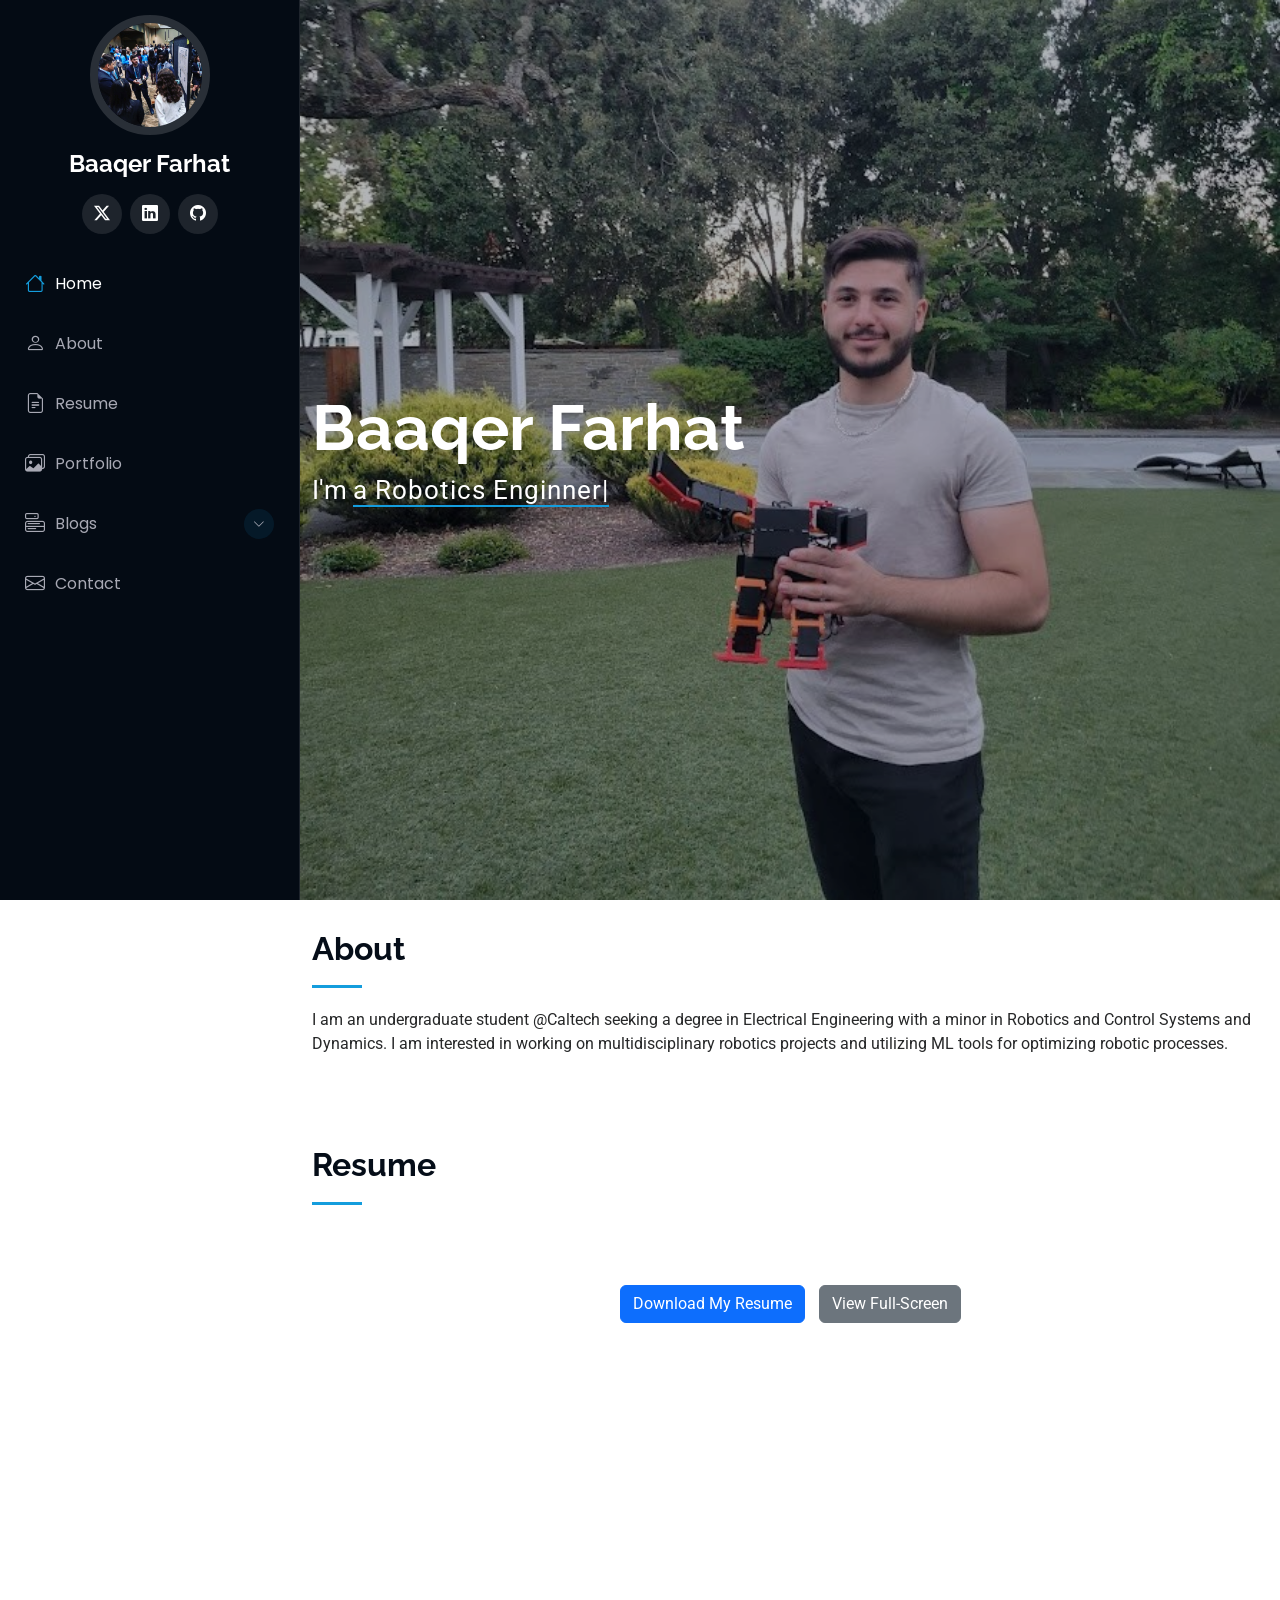
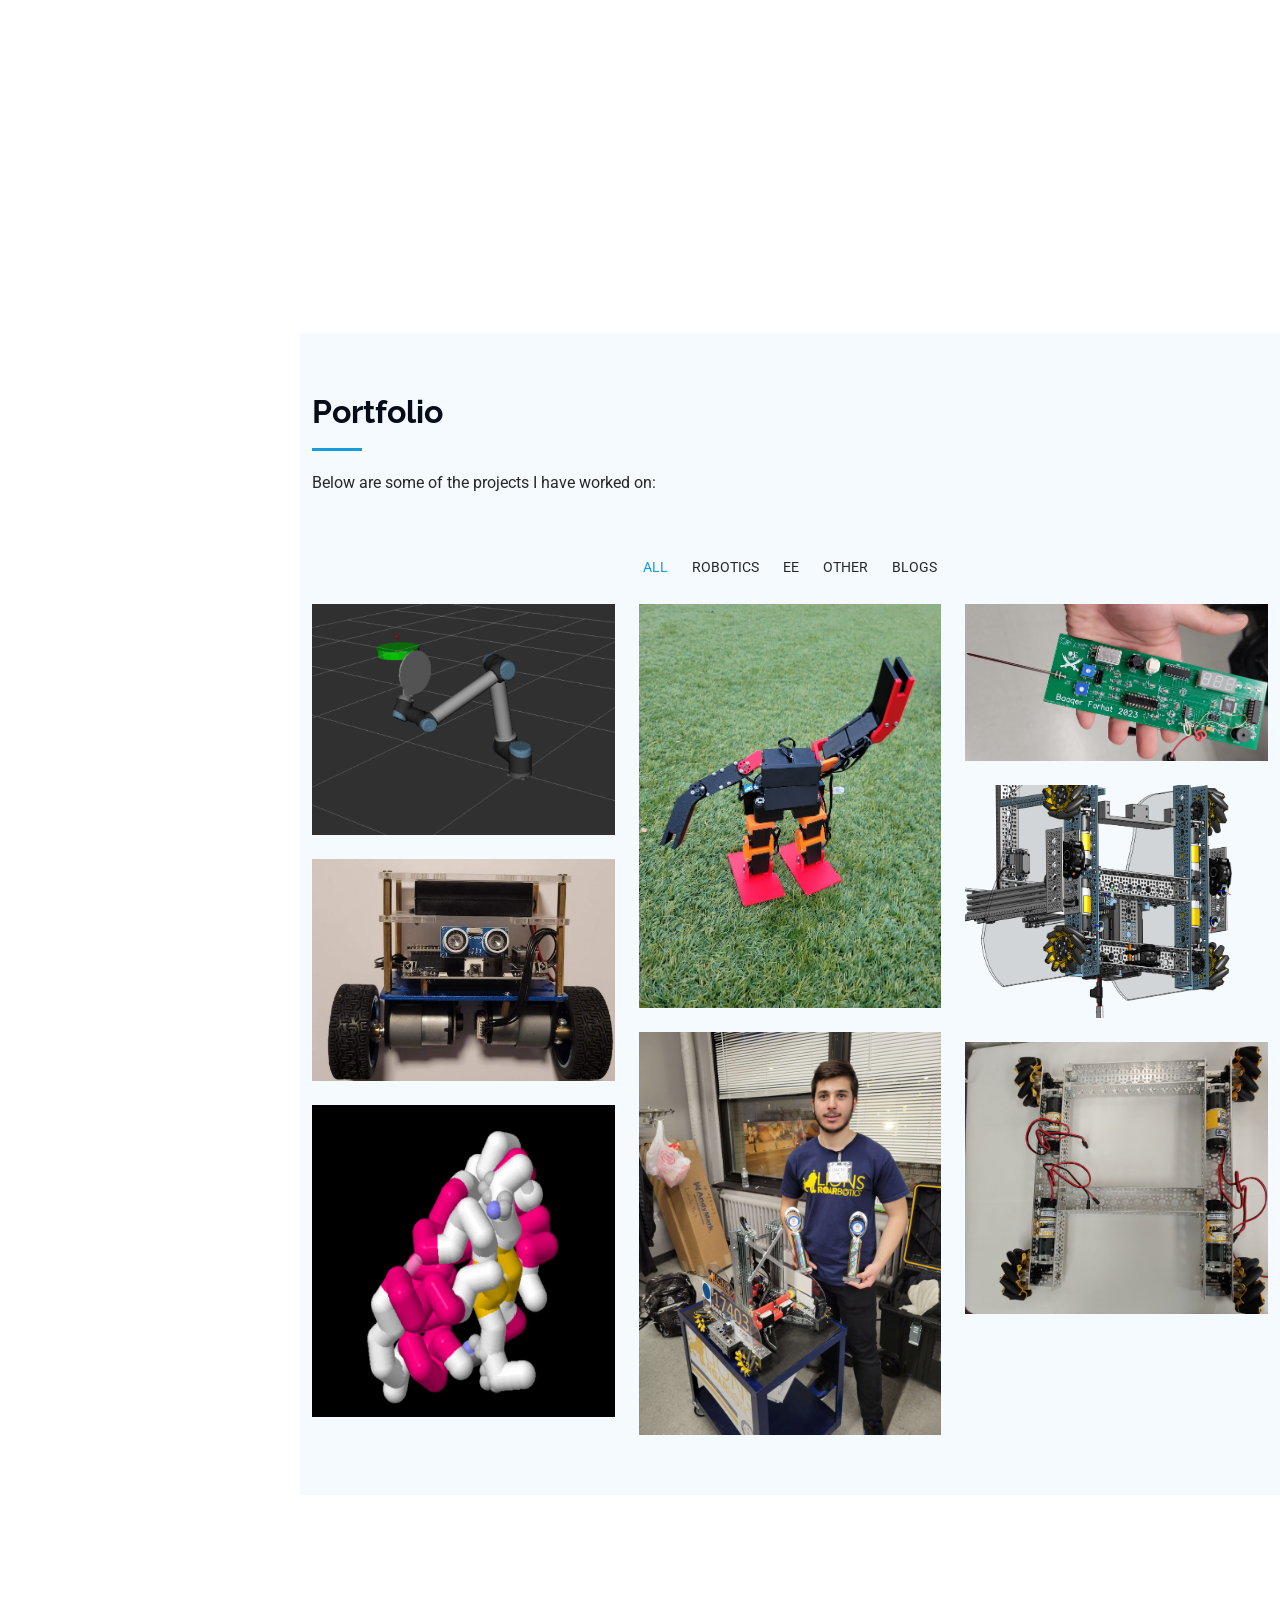
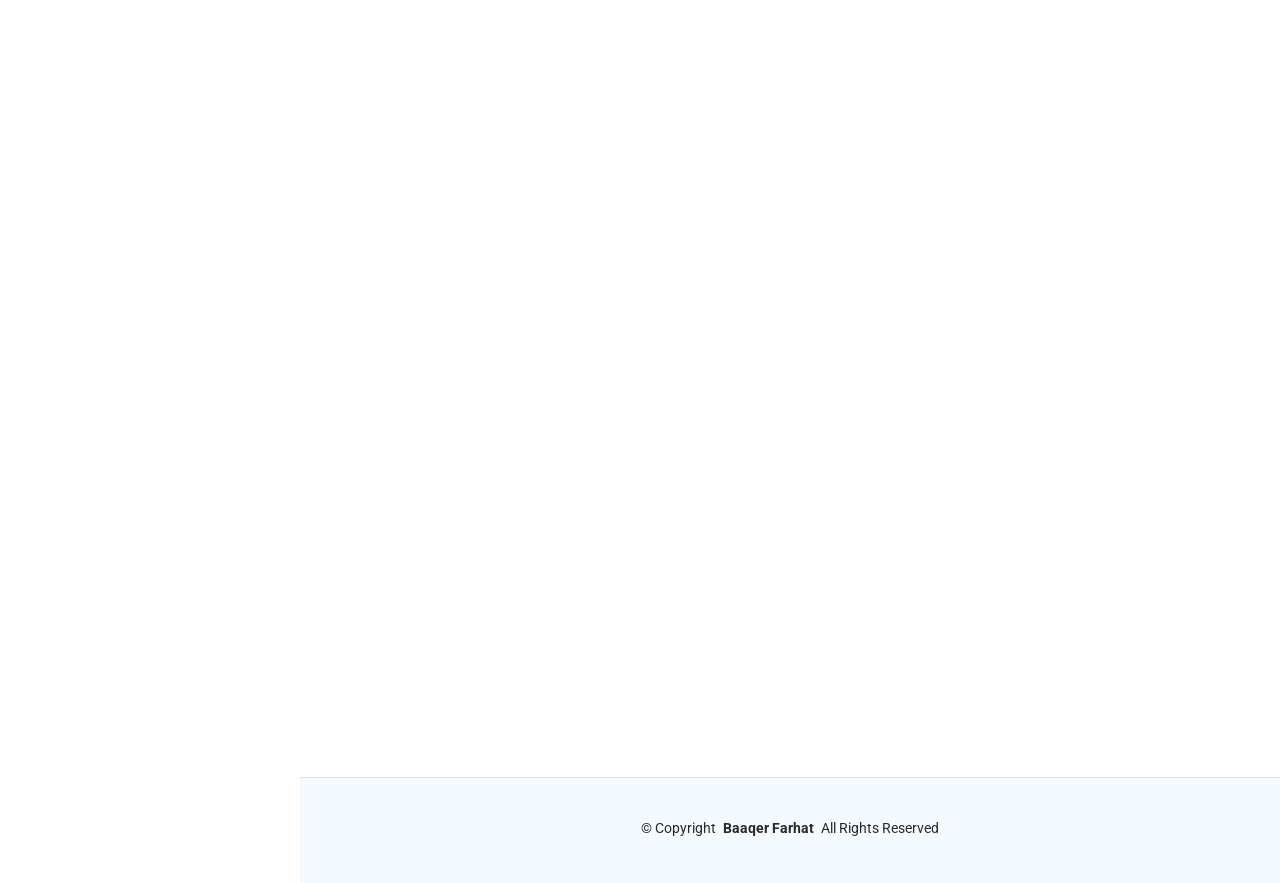
==== index.html @ dc5c172a "fixed index html" ====
<!DOCTYPE html>
<html lang="en">

<head>
  <meta charset="utf-8">
  <meta content="width=device-width, initial-scale=1.0" name="viewport">
  <title>Baaqer Farhat Website</title>
  <meta content="" name="description">
  <meta content="" name="keywords">

  <!-- Favicons -->
  <link href="assets/img/favicon.png" rel="icon">
  <link href="assets/img/apple-touch-icon.png" rel="apple-touch-icon">

  <!-- Fonts -->
  <link href="https://fonts.googleapis.com" rel="preconnect">
  <link href="https://fonts.gstatic.com" rel="preconnect" crossorigin>
  <link href="https://fonts.googleapis.com/css2?family=Roboto:ital,wght@0,100;0,300;0,400;0,500;0,700;0,900;1,100;1,300;1,400;1,500;1,700;1,900&family=Poppins:ital,wght@0,100;0,200;0,300;0,400;0,500;0,600;0,700;0,800;0,900;1,100;1,200;1,300;1,400;1,500;1,600;1,700;1,800;1,900&family=Raleway:ital,wght@0,100;0,200;0,300;0,400;0,500;0,600;0,700;0,800;0,900;1,100;1,200;1,300;1,400;1,500;1,600;1,700;1,800;1,900&display=swap" rel="stylesheet">

  <!-- Vendor CSS Files -->
  <link href="assets/vendor/bootstrap/css/bootstrap.min.css" rel="stylesheet">
  <link href="assets/vendor/bootstrap-icons/bootstrap-icons.css" rel="stylesheet">
  <link href="assets/vendor/aos/aos.css" rel="stylesheet">
  <link href="assets/vendor/glightbox/css/glightbox.min.css" rel="stylesheet">
  <link href="assets/vendor/swiper/swiper-bundle.min.css" rel="stylesheet">

  <!-- Main CSS fFile -->
  <link href="assets/css/main.css" rel="stylesheet">

  <!-- =======================================================
  * Template Name: iPortfolio
  * Template URL: https://bootstrapmade.com/iportfolio-bootstrap-portfolio-websites-template/
  * Updated: Jun 29 2024 with Bootstrap v5.3.3
  * Author: BootstrapMade.com
  * License: https://bootstrapmade.com/license/
  ======================================================== -->
</head>

<body class="index-page">

  <header id="header" class="header dark-background d-flex flex-column">
    <i class="header-toggle d-xl-none bi bi-list"></i>

    <div class="profile-img">
      <img src="assets/img/IMG_20231125_011439_479.jpg" alt="" class="img-fluid rounded-circle">
    </div>

    <a href="index.html" class="logo d-flex align-items-center justify-content-center">
      <!-- Uncomment the line below if you also wish to use an image logo -->
      <!-- <img src="assets/img/logo.png" alt=""> -->
      <h1 class="sitename">Baaqer Farhat</h1>
    </a>

    <div class="social-links text-center">
      <a href="https://x.com/BaaqerF" class="twitter" target="_blank" rel="noopener noreferrer">
        <i class="bi bi-twitter-x"></i>
      </a>
      <a href="https://www.linkedin.com/in/baaqer-farhat-76a158198/" class="linkedin" target="_blank" rel="noopener noreferrer">
        <i class="bi bi-linkedin"></i>
      </a>
      <a href="https://github.com/baaqerfarhat" class="github" target="_blank" rel="noopener noreferrer">
        <i class="bi bi-github"></i>
      </a>
    </div>
    
    <nav id="navmenu" class="navmenu">
      <ul>
        <li><a href="#hero" class="active"><i class="bi bi-house navicon"></i>Home</a></li>
        <li><a href="#about"><i class="bi bi-person navicon"></i> About</a></li>
        <li><a href="#resume"><i class="bi bi-file-earmark-text navicon"></i> Resume</a></li>
        <li><a href="#portfolio"><i class="bi bi-images navicon"></i> Portfolio</a></li>
        <li class="dropdown"><a href="#"><i class="bi bi-menu-button navicon"></i> <span>Blogs</span> <i class="bi bi-chevron-down toggle-dropdown"></i></a>
          <ul>
            <li><a href="#">Convolution</a></li>
            <!--
            <li><a href="#">Dropdown 2</a></li>
            <li><a href="#">Dropdown 3</a></li>
            <li><a href="#">Dropdown 4</a></li>            
            -->

          </ul>
        </li>
        <li><a href="#contact"><i class="bi bi-envelope navicon"></i> Contact</a></li>
      </ul>
    </nav>

  </header>

  <main class="main">

    <!-- Hero Section -->
    <section id="hero" class="hero section dark-background">

      <img src="assets/img/20240901_193648.jpg" alt="" data-aos="fade-in" class="">

      <div class="container" data-aos="fade-up" data-aos-delay="100">
        <h2>Baaqer Farhat</h2>
        <p>I'm <span class="typed" data-typed-items="a Robotics Enginner, an Electrical Engineer, a ML enthusiast, a tinkerer">a Robotics Engineer</span><span class="typed-cursor typed-cursor--blink" aria-hidden="true"></span><span class="typed-cursor typed-cursor--blink" aria-hidden="true"></span></p>
      </div>

    </section><!-- /Hero Section -->

    <!-- About Section -->
    <section id="about" class="about section" style="padding: 20px 0; margin: 10px 0;">

      <!-- Section Title -->
      <div class="container section-title" data-aos="fade-up" >
        <h2>About</h2>
        <p>I am an undergraduate student @Caltech seeking a degree in Electrical Engineering with a minor in Robotics and Control Systems and Dynamics. 
          I am interested in working on multidisciplinary robotics projects and utilizing ML tools for optimizing robotic processes. </p>
      </div><!-- End Section Title -->
 
    </section><!-- /About Section -->

    </section><!-- /Stats Section -->


    <!-- Resume Section -->
    <section id="resume" class="resume section p-0 m-0">
      <!-- Section Title -->
      <div class="container section-title" data-aos="fade-up" style="margin-bottom: 10px;">
        <h2 style="margin-bottom: 10px; font-size: 2rem;">Resume</h2>
      </div>

      <!-- Buttons with margin adjustment -->
      <div class="download-resume " style="text-align: center; margin-bottom: 10px;">
        <a href="assets/img/Baaqer_Farhat_CV (14).pdf" class="btn btn-primary" style="margin-right: 10px;" download>
          Download My Resume
        </a>
        <a href="assets/img/Baaqer_Farhat_CV (14).pdf" target="_blank" class="btn btn-secondary">
          View Full-Screen
        </a>
      </div>

      <!-- PDF Embed -->
      <div class="container pdf-embed-wrapper" style="position: relative; height: 600px; overflow: hidden;">
        <iframe class="resume2" 
                src="assets/img/Baaqer_Farhat_CV (14).pdf" 
                style="position: absolute; top: 0; left: 0; width: 100%; height: 100%; border: none;" 
                allowfullscreen>
          This browser does not support PDFs. Please download the PDF to view it: 
          <a href="assets/img/Baaqer_Farhat_CV (14).pdf">Download PDF</a>.
        </iframe>
      </div>
    </section>



    <!-- Portfolio Section -->
    <section id="portfolio" class="portfolio section light-background">

      <!-- Section Title -->
      <div class="container section-title" data-aos="fade-up">
        <h2>Portfolio</h2>
        <p>Below are some of the projects I have worked on:</p>
      </div><!-- End Section Title -->

      <div class="container">

        <div class="isotope-layout" data-default-filter="*" data-layout="masonry" data-sort="original-order">

          <ul class="portfolio-filters isotope-filters" data-aos="fade-up" data-aos-delay="100">
            <li data-filter="*" class="filter-active">All</li>
            <li data-filter=".filter-app">Robotics</li>
            <li data-filter=".filter-product">EE</li>
            <li data-filter=".filter-branding">Other</li>
            <li data-filter=".filter-books">Blogs</li>
          </ul><!-- End Portfolio Filters -->

            <div class="row gy-4 isotope-container" data-aos="fade-up" data-aos-delay="200">

              <div class="col-lg-4 col-md-6 portfolio-item isotope-item filter-app">
                <div class="portfolio-content h-100">
                  <img src="assets/img/portfolio/Screenshot 2024-12-17 001610.png" class="img-fluid" alt="">
                  <div class="portfolio-info" style="text-align: center;">
                    <p>ROS2 Fly Swatter Robotic Arm</p>
                    <a href="fly_swatter.html" title="More Details" class="details-link">
                      <i class="bi bi-link-45deg"></i>
                    </a>
                  </div>
                </div>
              </div><!-- End Portfolio Item -->

              <div class="col-lg-4 col-md-6 portfolio-item isotope-item filter-app">
                <div class="portfolio-content h-100">
                  <img src="assets/img/portfolio/20240901_193459.jpg" class="img-fluid" alt="">
                  <div class="portfolio-info" style="text-align: center;">
                    <p>Humanoid Robot</p>
                    <a href="human.html" title="More Details" class="details-link">
                      <i class="bi bi-link-45deg"></i>
                    </a>
                  </div>
                </div>
              </div><!-- End Portfolio Item -->            

              <div class="col-lg-4 col-md-6 portfolio-item isotope-item filter-product">
                <div class="portfolio-content h-100">
                  <img src="assets/img/portfolio/ProbeIMG.jpeg" class="img-fluid" alt="">
                  <div class="portfolio-info" style="text-align: center;">
                    <p>Multipurpose Probe</p>
                    <a href="probe.html" title="More Details" class="details-link">
                      <i class="bi bi-link-45deg"></i>
                    </a>
                  </div>
                </div>
              </div><!-- End Portfolio Item -->


              <div class="col-lg-4 col-md-6 portfolio-item isotope-item filter-app">
                <div class="portfolio-content h-100">
                  <img src="assets/img/portfolio/ODOCAD.png" class="img-fluid" alt="">
                  <div class="portfolio-info" style="text-align: center;">
                    <p>Odometry Localization</p>
                    <a href="odometry.html" title="More Details" class="details-link">
                      <i class="bi bi-link-45deg"></i>
                    </a>
                  </div>
                </div>
              </div><!-- End Portfolio Item -->

              <div class="col-lg-4 col-md-6 portfolio-item isotope-item filter-app">
                <div class="portfolio-content h-100">
                  <img src="assets/img/portfolio/Screenshot 2023-12-17 180905.png" class="img-fluid" alt="">
                  <div class="portfolio-info" style="text-align: center;">
                    <p>Arduino Self Balancing Robot</p>
                    <a href="Selfbalance.html" title="More Details" class="details-link">
                      <i class="bi bi-link-45deg"></i>
                    </a>
                  </div>
                </div>
              </div><!-- End Portfolio Item -->

              <div class="col-lg-4 col-md-6 portfolio-item isotope-item filter-app">
                <div class="portfolio-content h-100">
                  <img src="assets/img/portfolio/17403LP.jpg" class="img-fluid" alt="">
                  <div class="portfolio-info" style="text-align: center;">
                    <p>FTC/FRC Competitions</p>
                    <a href="FTCFRC.html" title="More Details" class="details-link">
                      <i class="bi bi-link-45deg"></i>
                    </a>
                  </div>
                </div>
              </div><!-- End Portfolio Item -->

              <div class="col-lg-4 col-md-6 portfolio-item isotope-item filter-app">
                <div class="portfolio-content h-100">
                  <img src="assets/img/portfolio/20211030_113810.jpg" class="img-fluid" alt="">
                  <div class="portfolio-info" style="text-align: center;">
                    <p>Drivetrains and Actuators</p>
                    <a href="Drivetrains.html" title="More Details" class="details-link">
                      <i class="bi bi-link-45deg"></i>
                    </a>
                  </div>
                </div>
              </div><!-- End Portfolio Item -->

              <div class="col-lg-4 col-md-6 portfolio-item isotope-item filter-branding">
                <div class="portfolio-content h-100">
                  <img src="assets/img/portfolio/lalalalalala.png" class="img-fluid" alt="">
                  <div class="portfolio-info" style="text-align: center;">
                    <p>Jmol Protein Design</p>
                    <a href="JMOL.html" title="More Details" class="details-link">
                      <i class="bi bi-link-45deg"></i>
                    </a>
                  </div>
                </div>
              </div><!-- End Portfolio Item -->

            </div>
            

          </div><!-- End Portfolio Container -->

        </div>

      </div>

    </section><!-- /Portfolio Section -->
    <!-- Contact Section -->
    <section id="contact" class="contact section">

      <!-- Section Title -->
      <div class="container section-title" data-aos="fade-up">
        <h2>Contact</h2>
        <p>Please use contact details below, or fill the form to contact me. I will reach back ASAP. </p>
      </div><!-- End Section Title -->

      <div class="container" data-aos="fade-up" data-aos-delay="100">

        <div class="row gy-4">

          <div class="col-lg-5">

            <div class="info-wrap">
              <div class="info-item d-flex" data-aos="fade-up" data-aos-delay="200">
                <i class="bi bi-geo-alt flex-shrink-0"></i>
                <div>
                  <h3>Pasadena</h3>
                  <p>Greater Los Angeles / Chicago area</p>
                </div>
              </div><!-- End Info Item -->

              <div class="info-item d-flex" data-aos="fade-up" data-aos-delay="300">
                <i class="bi bi-telephone flex-shrink-0"></i>
                <div>
                  <h3>Call</h3>
                  <p>+1 312 770 0903</p>
                </div>
              </div><!-- End Info Item -->

              <div class="info-item d-flex" data-aos="fade-up" data-aos-delay="400">
                <i class="bi bi-envelope flex-shrink-0"></i>
                <div>
                  <h3>Email</h3>
                  <p>bfarhat@caltech.edu</p>
                </div>
              </div><!-- End Info Item -->

              <iframe 
              src="https://www.google.com/maps/embed?pb=!1m18!1m12!1m3!1d3302.271645175196!2d-118.1298663!3d34.1382729!2m3!1f0!2f0!3f0!3m2!1i1024!2i768!4f13.1!3m3!1m2!1s0x80c2c4a7ea997b91%3A0x3499e7d01a61dd1a!2sCalifornia%20Institute%20of%20Technology!5e0!3m2!1sen!2sus!4v1708888888888!5m2!1sen!2sus" 
              frameborder="0" 
              style="border:0; width: 100%; height: 270px;" 
              allowfullscreen="" 
              loading="lazy" 
              referrerpolicy="no-referrer-when-downgrade">
            </iframe>
                        </div>
          </div>

          <div class="col-lg-7">
            <form action="forms/contact.php" method="post" class="php-email-form" data-aos="fade-up" data-aos-delay="200">
              <div class="row gy-4">

                <div class="col-md-6">
                  <label for="name-field" class="pb-2">Your Name</label>
                  <input type="text" name="name" id="name-field" class="form-control" required="">
                </div>

                <div class="col-md-6">
                  <label for="email-field" class="pb-2">Your Email</label>
                  <input type="email" class="form-control" name="email" id="email-field" required="">
                </div>

                <div class="col-md-12">
                  <label for="subject-field" class="pb-2">Subject</label>
                  <input type="text" class="form-control" name="subject" id="subject-field" required="">
                </div>

                <div class="col-md-12">
                  <label for="message-field" class="pb-2">Message</label>
                  <textarea class="form-control" name="message" rows="10" id="message-field" required=""></textarea>
                </div>

                <div class="col-md-12 text-center">
                  <div class="loading">Loading</div>
                  <div class="error-message"></div>
                  <div class="sent-message">Your message has been sent. Thank you!</div>

                  <button type="submit">Send Message</button>
                </div>

              </div>
            </form>
          </div><!-- End Contact Form -->

        </div>

      </div>

    </section><!-- /Contact Section -->

  </main>

  <footer id="footer" class="footer position-relative light-background">
    <div class="container">
      <div class="copyright text-center ">
        <p>© <span>Copyright</span> <strong class="px-1 sitename">Baaqer Farhat</strong> <span>All Rights Reserved</span></p>
      </div>
      <div class="credits">
        <!-- All the links in the footer should remain intact. -->
        <!-- You can delete the links only if you've purchased the pro version. -->
        <!-- Licensing information: https://bootstrapmade.com/license/ -->
        <!-- Purchase the pro version with working PHP/AJAX contact form: [buy-url] -->
      </div>
    </div>
  </footer>

  <!-- Scroll Top -->
  <a href="#" id="scroll-top" class="scroll-top d-flex align-items-center justify-content-center"><i class="bi bi-arrow-up-short"></i></a>

  <!-- Preloader -->
  <div id="preloader"></div>

  <!-- Vendor JS Files -->
  <script src="assets/vendor/bootstrap/js/bootstrap.bundle.min.js"></script>
  <script src="assets/vendor/php-email-form/validate.js"></script>
  <script src="assets/vendor/aos/aos.js"></script>
  <script src="assets/vendor/typed.js/typed.umd.js"></script>
  <script src="assets/vendor/purecounter/purecounter_vanilla.js"></script>
  <script src="assets/vendor/waypoints/noframework.waypoints.js"></script>
  <script src="assets/vendor/glightbox/js/glightbox.min.js"></script>
  <script src="assets/vendor/imagesloaded/imagesloaded.pkgd.min.js"></script>
  <script src="assets/vendor/isotope-layout/isotope.pkgd.min.js"></script>
  <script src="assets/vendor/swiper/swiper-bundle.min.js"></script>

  <!-- Main JS File -->
  <script src="assets/js/main.js"></script>

</body>

</html>
---- assets/css/main.css ----
/**
* Template Name: iPortfolio
* Template URL: https://bootstrapmade.com/iportfolio-bootstrap-portfolio-websites-template/
* Updated: Jun 29 2024 with Bootstrap v5.3.3
* Author: BootstrapMade.com
* License: https://bootstrapmade.com/license/
*/

/*--------------------------------------------------------------
# Font & Color Variables
# Help: https://bootstrapmade.com/color-system/
--------------------------------------------------------------*/
/* Fonts */
:root {
  --default-font: "Roboto",  system-ui, -apple-system, "Segoe UI", Roboto, "Helvetica Neue", Arial, "Noto Sans", "Liberation Sans", sans-serif, "Apple Color Emoji", "Segoe UI Emoji", "Segoe UI Symbol", "Noto Color Emoji";
  --heading-font: "Raleway",  sans-serif;
  --nav-font: "Poppins",  sans-serif;
}

/* Global Colors - The following color variables are used throughout the website. Updating them here will change the color scheme of the entire website */
:root { 
  --background-color: #ffffff; /* Background color for the entire website, including individual sections */
  --default-color: #272829; /* Default color used for the majority of the text content across the entire website */
  --heading-color: #050d18; /* Color for headings, subheadings and title throughout the website */
  --accent-color: #149ddd; /* Accent color that represents your brand on the website. It's used for buttons, links, and other elements that need to stand out */
  --surface-color: #ffffff; /* The surface color is used as a background of boxed elements within sections, such as cards, icon boxes, or other elements that require a visual separation from the global background. */
  --contrast-color: #ffffff; /* Contrast color for text, ensuring readability against backgrounds of accent, heading, or default colors. */
}

/* Nav Menu Colors - The following color variables are used specifically for the navigation menu. They are separate from the global colors to allow for more customization options */
:root {
  --nav-color: #a8a9b4;  /* The default color of the main navmenu links */
  --nav-hover-color: #ffffff; /* Applied to main navmenu links when they are hovered over or active */
  --nav-mobile-background-color: #040b14; /* Used as the background color for mobile navigation menu */
  --nav-dropdown-background-color: #040b14; /* Used as the background color for dropdown items that appear when hovering over primary navigation items */
  --nav-dropdown-color: #a8a9b4; /* Used for navigation links of the dropdown items in the navigation menu. */
  --nav-dropdown-hover-color: #ffffff; /* Similar to --nav-hover-color, this color is applied to dropdown navigation links when they are hovered over. */
}

/* Color Presets - These classes override global colors when applied to any section or element, providing reuse of the sam color scheme. */

.light-background {
  --background-color: #f4fafd;
  --surface-color: #ffffff;
}

.dark-background {
  --background-color: #040b14;
  --default-color: #ffffff;
  --heading-color: #ffffff;
  --surface-color: #151f2b;
  --contrast-color: #ffffff;
}

/* Smooth scroll */
:root {
  scroll-behavior: smooth;
}

/*--------------------------------------------------------------
# General Styling & Shared Classes
--------------------------------------------------------------*/
body {
  color: var(--default-color);
  background-color: var(--background-color);
  font-family: var(--default-font);
}

a {
  color: var(--accent-color);
  text-decoration: none;
  transition: 0.3s;
}

a:hover {
  color: color-mix(in srgb, var(--accent-color), transparent 25%);
  text-decoration: none;
}

h1,
h2,
h3,
h4,
h5,
h6 {
  color: var(--heading-color);
  font-family: var(--heading-font);
}

/* PHP Email Form Messages
------------------------------*/
.php-email-form .error-message {
  display: none;
  background: #df1529;
  color: #ffffff;
  text-align: left;
  padding: 15px;
  margin-bottom: 24px;
  font-weight: 600;
}

.php-email-form .sent-message {
  display: none;
  color: #ffffff;
  background: #059652;
  text-align: center;
  padding: 15px;
  margin-bottom: 24px;
  font-weight: 600;
}

.php-email-form .loading {
  display: none;
  background: var(--surface-color);
  text-align: center;
  padding: 15px;
  margin-bottom: 24px;
}

.php-email-form .loading:before {
  content: "";
  display: inline-block;
  border-radius: 50%;
  width: 24px;
  height: 24px;
  margin: 0 10px -6px 0;
  border: 3px solid var(--accent-color);
  border-top-color: var(--surface-color);
  animation: php-email-form-loading 1s linear infinite;
}

@keyframes php-email-form-loading {
  0% {
    transform: rotate(0deg);
  }

  100% {
    transform: rotate(360deg);
  }
}

/*--------------------------------------------------------------
# Global Header
--------------------------------------------------------------*/
.header {
  color: var(--default-color);
  background-color: var(--background-color);
  position: fixed;
  top: 0;
  left: 0;
  bottom: 0;
  padding: 0 15px;
  width: 300px;
  transition: all ease-in-out 0.3s;
  overflow-y: auto;
  z-index: 997;
  border-right: 1px solid color-mix(in srgb, var(--default-color), transparent 90%);
}

.header .profile-img img {
  margin: 15px auto;
  display: block;
  width: 120px;
  border: 8px solid color-mix(in srgb, var(--default-color), transparent 85%);
}

.header .logo {
  line-height: 1;
  margin-bottom: 15px;
}

.header .logo img {
  max-height: 32px;
  margin-right: 8px;
}

.header .logo h1 {
  font-size: 24px;
  margin: 0;
  font-weight: 700;
  color: var(--heading-color);
}

.header .social-links {
  margin: 0 0 20px 0;
}

.header .social-links a {
  font-size: 16px;
  display: inline-flex;
  align-items: center;
  justify-content: center;
  background: color-mix(in srgb, var(--default-color), transparent 90%);
  color: var(--default-color);
  margin: 0 2px;
  border-radius: 50%;
  text-align: center;
  width: 40px;
  height: 40px;
  transition: 0.3s;
}

.header .social-links a:hover {
  color: var(--contrast-color);
  background: var(--accent-color);
}

@media (min-width: 1200px) {

  .header~main,
  .header~#footer {
    margin-left: 300px;
  }
}

@media (max-width: 1199px) {
  .header {
    left: -100%;
  }
}

.header.header-show {
  left: 0;
}

.header .header-toggle {
  color: var(--contrast-color);
  background-color: var(--accent-color);
  font-size: 22px;
  display: flex;
  align-items: center;
  justify-content: center;
  width: 40px;
  height: 40px;
  border-radius: 50%;
  cursor: pointer;
  position: fixed;
  top: 15px;
  right: 15px;
  z-index: 9999;
  transition: background-color 0.3s;
}

.header .header-toggle:hover {
  color: var(--contrast-color);
  background-color: color-mix(in srgb, var(--accent-color) 90%, white 15%);
}

/*--------------------------------------------------------------
# Navigation Menu
--------------------------------------------------------------*/
.mobile-nav-toggle {
  display: none;
}

.navmenu {
  padding: 0;
  z-index: 9997;
}

.navmenu ul {
  list-style: none;
  padding: 0 0 20px 0;
  margin: 0;
}

.navmenu a,
.navmenu a:focus {
  color: var(--nav-color);
  padding: 15px 10px;
  font-family: var(--nav-font);
  font-size: 16px;
  font-weight: 400;
  display: flex;
  align-items: center;
  white-space: nowrap;
  transition: 0.3s;
  width: 100%;
}

.navmenu a .navicon,
.navmenu a:focus .navicon {
  font-size: 20px;
  margin-right: 10px;
}

.navmenu a .toggle-dropdown,
.navmenu a:focus .toggle-dropdown {
  font-size: 12px;
  line-height: 0;
  margin-left: auto;
  width: 30px;
  height: 30px;
  display: flex;
  align-items: center;
  justify-content: center;
  border-radius: 50%;
  transition: 0.3s;
  flex-shrink: 0;
  background-color: color-mix(in srgb, var(--accent-color), transparent 90%);
}

.navmenu a .toggle-dropdown:hover,
.navmenu a:focus .toggle-dropdown:hover {
  background-color: var(--accent-color);
  color: var(--contrast-color);
}

.navmenu a:hover,
.navmenu .active,
.navmenu .active:focus {
  color: var(--nav-hover-color);
}

.navmenu a:hover .navicon,
.navmenu .active .navicon,
.navmenu .active:focus .navicon {
  color: var(--accent-color);
}

.navmenu .active .toggle-dropdown,
.navmenu .active:focus .toggle-dropdown {
  background-color: var(--accent-color);
  color: var(--contrast-color);
  transform: rotate(180deg);
}

.navmenu .dropdown {
  display: block;
}

.navmenu .dropdown a,
.navmenu .dropdown a:focus {
  color: --nav-dropdown-color;
}

.navmenu .dropdown a:hover,
.navmenu .dropdown .active,
.navmenu .dropdown .active:focus {
  color: var(--nav-dropdown-hover-color);
}

.navmenu .dropdown ul {
  position: static;
  display: none;
  z-index: 99;
  padding: 5px 10px;
  margin: 5px 10px;
  background-color: var(--nav-dropdown-background-color);
  border: 1px solid color-mix(in srgb, var(--default-color), transparent 90%);
  box-shadow: none;
  transition: all 0.5s ease-in-out;
}

.navmenu .dropdown ul ul {
  background-color: rgba(33, 37, 41, 0.1);
}

.navmenu .dropdown>.dropdown-active {
  display: block;
  background-color: rgba(33, 37, 41, 0.03);
}

/*--------------------------------------------------------------
# Global Footer
--------------------------------------------------------------*/
.footer {
  color: var(--default-color);
  background-color: var(--background-color);
  font-size: 14px;
  padding: 40px 0;
  position: relative;
  border-top: 1px solid color-mix(in srgb, var(--default-color), transparent 90%);
}

.footer .copyright p {
  margin-bottom: 0;
}

.footer .credits {
  margin-top: 4px;
  font-size: 13px;
  text-align: center;
}

/*--------------------------------------------------------------
# Preloader
--------------------------------------------------------------*/
#preloader {
  position: fixed;
  inset: 0;
  z-index: 999999;
  overflow: hidden;
  background: var(--background-color);
  transition: all 0.6s ease-out;
}

#preloader:before {
  content: "";
  position: fixed;
  top: calc(50% - 30px);
  left: calc(50% - 30px);
  border: 6px solid #ffffff;
  border-color: var(--accent-color) transparent var(--accent-color) transparent;
  border-radius: 50%;
  width: 60px;
  height: 60px;
  animation: animate-preloader 1.5s linear infinite;
}

@keyframes animate-preloader {
  0% {
    transform: rotate(0deg);
  }

  100% {
    transform: rotate(360deg);
  }
}

/*--------------------------------------------------------------
# Scroll Top Button
--------------------------------------------------------------*/
.scroll-top {
  position: fixed;
  visibility: hidden;
  opacity: 0;
  right: 15px;
  bottom: -15px;
  z-index: 99999;
  background-color: var(--accent-color);
  width: 44px;
  height: 44px;
  border-radius: 50px;
  transition: all 0.4s;
}

.scroll-top i {
  font-size: 24px;
  color: var(--contrast-color);
  line-height: 0;
}

.scroll-top:hover {
  background-color: color-mix(in srgb, var(--accent-color), transparent 20%);
  color: var(--contrast-color);
}

.scroll-top.active {
  visibility: visible;
  opacity: 1;
  bottom: 15px;
}

/*--------------------------------------------------------------
# Disable aos animation delay on mobile devices
--------------------------------------------------------------*/
@media screen and (max-width: 768px) {
  [data-aos-delay] {
    transition-delay: 0 !important;
  }
}

/*--------------------------------------------------------------
# Global Page Titles & Breadcrumbs
--------------------------------------------------------------*/
.page-title {
  color: var(--default-color);
  background-color: var(--background-color);
  padding: 25px 0;
  position: relative;
}

.page-title h1 {
  font-size: 24px;
  font-weight: 700;
}

.page-title .breadcrumbs ol {
  display: flex;
  flex-wrap: wrap;
  list-style: none;
  padding: 0;
  margin: 0;
  font-size: 14px;
  font-weight: 400;
}

.page-title .breadcrumbs ol li+li {
  padding-left: 10px;
}

.page-title .breadcrumbs ol li+li::before {
  content: "/";
  display: inline-block;
  padding-right: 10px;
  color: color-mix(in srgb, var(--default-color), transparent 70%);
}

/*--------------------------------------------------------------
# Global Sections
--------------------------------------------------------------*/
section,
.section {
  color: var(--default-color);
  background-color: var(--background-color);
  padding: 60px 0;
  overflow: clip;
}

/*--------------------------------------------------------------
# Global Section Titles
--------------------------------------------------------------*/
.section-title {
  padding-bottom: 60px;
  position: relative;
}

.section-title h2 {
  font-size: 32px;
  font-weight: 700;
  margin-bottom: 20px;
  padding-bottom: 20px;
  position: relative;
}

.section-title h2:after {
  content: "";
  position: absolute;
  display: block;
  width: 50px;
  height: 3px;
  background: var(--accent-color);
  left: 0;
  bottom: 0;
}

.section-title p {
  margin-bottom: 0;
}

/*--------------------------------------------------------------
# Hero Section
--------------------------------------------------------------*/
.hero {
  width: 100%;
  min-height: 100vh;
  position: relative;
  padding: 80px 0;
  display: flex;
  align-items: center;
  justify-content: center;
}

.hero img {
  position: absolute;
  inset: 0;
  display: block;
  width: 100%;
  height: 100%;
  object-fit: cover;
  z-index: 1;
}

.hero:before {
  content: "";
  background: color-mix(in srgb, var(--background-color), transparent 70%);
  position: absolute;
  inset: 0;
  z-index: 2;
}

.hero .container {
  position: relative;
  z-index: 3;
}

.hero h2 {
  margin: 0;
  font-size: 64px;
  font-weight: 700;
}

.hero p {
  margin: 5px 0 0 0;
  font-size: 26px;
}

.hero p span {
  letter-spacing: 1px;
  border-bottom: 2px solid var(--accent-color);
}

.hero .social-links {
  margin-top: 25px;
}

.hero .social-links a {
  font-size: 24px;
  display: inline-block;
  color: color-mix(in srgb, var(--default-color), transparent 50%);
  line-height: 1;
  margin-right: 20px;
  transition: 0.3s;
}

.hero .social-links a:hover {
  color: var(--accent-color);
}

@media (max-width: 768px) {
  .hero h2 {
    font-size: 32px;
  }

  .hero p {
    font-size: 20px;
  }
}

/*--------------------------------------------------------------
# About Section
--------------------------------------------------------------*/
.about .content h2 {
  font-weight: 700;
  font-size: 24px;
}

.about .content ul {
  list-style: none;
  padding: 0;
}

.about .content ul li {
  margin-bottom: 20px;
  display: flex;
  align-items: center;
}

.about .content ul strong {
  margin-right: 10px;
}

.about .content ul i {
  font-size: 16px;
  margin-right: 5px;
  color: var(--accent-color);
  line-height: 0;
}

/*--------------------------------------------------------------
# Stats Section
--------------------------------------------------------------*/
.stats .stats-item {
  padding: 30px;
  width: 100%;
}

.stats .stats-item i {
  color: var(--accent-color);
  display: block;
  font-size: 44px;
  float: left;
  line-height: 0;
}

.stats .stats-item .purecounter {
  color: var(--heading-color);
  font-size: 48px;
  line-height: 40px;
  display: block;
  font-weight: 700;
  margin-left: 60px;
}

.stats .stats-item p {
  color: color-mix(in srgb, var(--default-color), transparent 40%);
  padding: 15px 0 0 0;
  margin: 0 0 0 60px;
  font-family: var(--heading-font);
  font-size: 14px;
}

/*--------------------------------------------------------------
# Skills Section
--------------------------------------------------------------*/
.skills .progress {
  height: 60px;
  display: block;
  background: none;
  border-radius: 0;
}

.skills .progress .skill {
  color: var(--heading-color);
  padding: 0;
  margin: 0 0 6px 0;
  text-transform: uppercase;
  display: block;
  font-weight: 600;
  font-family: var(--heading-font);
}

.skills .progress .skill .val {
  float: right;
  font-style: normal;
}

.skills .progress-bar-wrap {
  background: color-mix(in srgb, var(--default-color), transparent 90%);
  height: 10px;
}

.skills .progress-bar {
  width: 1px;
  height: 10px;
  transition: 0.9s;
  background-color: var(--accent-color);
}

/*--------------------------------------------------------------
# Resume Section
--------------------------------------------------------------*/
.resume .resume-title {
  color: var(--heading-color);
  font-size: 26px;
  font-weight: 700;
  margin-top: 20px;
  margin-bottom: 20px;
}

.resume .resume-item {
  padding: 0 0 20px 20px;
  margin-top: -2px;
  border-left: 2px solid var(--accent-color);
  position: relative;
}

.resume .resume-item h4 {
  line-height: 18px;
  font-size: 18px;
  font-weight: 600;
  text-transform: uppercase;
  color: color-mix(in srgb, var(--default-color), transparent 20%);
  margin-bottom: 10px;
}

.resume .resume-item h5 {
  font-size: 16px;
  padding: 5px 15px;
  display: inline-block;
  font-weight: 600;
  margin-bottom: 10px;
}

.resume .resume-item ul {
  padding-left: 20px;
}

.resume .resume-item ul li {
  padding-bottom: 10px;
}

.resume .resume-item:last-child {
  padding-bottom: 0;
}

.resume .resume-item::before {
  content: "";
  position: absolute;
  width: 16px;
  height: 16px;
  border-radius: 50px;
  left: -9px;
  top: 0;
  background: var(--background-color);
  border: 2px solid var(--accent-color);
}

/*--------------------------------------------------------------
# Portfolio Section
--------------------------------------------------------------*/
.portfolio .portfolio-filters {
  padding: 0;
  margin: 0 auto 20px auto;
  list-style: none;
  text-align: center;
}

.portfolio .portfolio-filters li {
  cursor: pointer;
  display: inline-block;
  padding: 0;
  font-size: 14px;
  font-weight: 400;
  margin: 0 10px;
  line-height: 1;
  text-transform: uppercase;
  margin-bottom: 10px;
  transition: all 0.3s ease-in-out;
}

.portfolio .portfolio-filters li:hover,
.portfolio .portfolio-filters li.filter-active {
  color: var(--accent-color);
}

.portfolio .portfolio-filters li:first-child {
  margin-left: 0;
}

.portfolio .portfolio-filters li:last-child {
  margin-right: 0;
}

@media (max-width: 575px) {
  .portfolio .portfolio-filters li {
    font-size: 14px;
    margin: 0 5px;
  }
}

.portfolio .portfolio-content {
  position: relative;
  overflow: hidden;
}

.portfolio .portfolio-content img {
  transition: 0.3s;
}

.portfolio .portfolio-content .portfolio-info {
  opacity: 0;
  position: absolute;
  inset: 0;
  z-index: 3;
  transition: all ease-in-out 0.3s;
  background: rgba(0, 0, 0, 0.6);
  padding: 15px;
}

.portfolio .portfolio-content .portfolio-info h4 {
  font-size: 14px;
  padding: 5px 10px;
  font-weight: 400;
  color: #ffffff;
  display: inline-block;
  background-color: var(--accent-color);
}

.portfolio .portfolio-content .portfolio-info p {
  position: absolute;
  bottom: 10px;
  text-align: center;
  display: inline-block;
  left: 0;
  right: 0;
  font-size: 16px;
  font-weight: 600;
  color: rgba(255, 255, 255, 0.8);
}

.portfolio .portfolio-content .portfolio-info .preview-link,
.portfolio .portfolio-content .portfolio-info .details-link {
  position: absolute;
  left: calc(50% - 40px);
  font-size: 26px;
  top: calc(50% - 14px);
  color: #fff;
  transition: 0.3s;
  line-height: 1.2;
}

.portfolio .portfolio-content .portfolio-info .preview-link:hover,
.portfolio .portfolio-content .portfolio-info .details-link:hover {
  color: var(--accent-color);
}

.portfolio .portfolio-content .portfolio-info .details-link {
  left: 50%;
  font-size: 34px;
  line-height: 0;
}

.portfolio .portfolio-content:hover .portfolio-info {
  opacity: 1;
}

.portfolio .portfolio-content:hover img {
  transform: scale(1.1);
}

/*--------------------------------------------------------------
# Services Section
--------------------------------------------------------------*/
.services .service-item {
  position: relative;
}

.services .service-item .icon {
  background: var(--accent-color);
  display: flex;
  align-items: center;
  justify-content: center;
  width: 54px;
  height: 54px;
  border-radius: 50%;
  transition: 0.5s;
  border: 1px solid var(--accent-color);
  margin-right: 20px;
}

.services .service-item .icon i {
  color: var(--contrast-color);
  font-size: 24px;
  line-height: 0;
}

.services .service-item:hover .icon {
  background: var(--surface-color);
}

.services .service-item:hover .icon i {
  color: var(--accent-color);
}

.services .service-item .title {
  font-weight: 700;
  margin-bottom: 15px;
  font-size: 18px;
}

.services .service-item .title a {
  color: var(--heading-color);
}

.services .service-item .title a:hover {
  color: var(--accent-color);
}

.services .service-item .description {
  line-height: 24px;
  font-size: 14px;
}

/*--------------------------------------------------------------
# Testimonials Section
--------------------------------------------------------------*/
.testimonials .testimonials-carousel,
.testimonials .testimonials-slider {
  overflow: hidden;
}

.testimonials .testimonial-item {
  box-sizing: content-box;
  text-align: center;
  min-height: 320px;
}

.testimonials .testimonial-item .testimonial-img {
  width: 90px;
  border-radius: 50%;
  margin: 0 auto;
}

.testimonials .testimonial-item h3 {
  font-size: 18px;
  font-weight: bold;
  margin: 10px 0 5px 0;
}

.testimonials .testimonial-item h4 {
  font-size: 14px;
  color: color-mix(in srgb, var(--default-color), transparent 20%);
  margin: 0;
}

.testimonials .testimonial-item .quote-icon-left,
.testimonials .testimonial-item .quote-icon-right {
  color: color-mix(in srgb, var(--accent-color), transparent 40%);
  font-size: 26px;
  line-height: 0;
}

.testimonials .testimonial-item .quote-icon-left {
  display: inline-block;
  left: -5px;
  position: relative;
}

.testimonials .testimonial-item .quote-icon-right {
  display: inline-block;
  right: -5px;
  position: relative;
  top: 10px;
  transform: scale(-1, -1);
}

.testimonials .testimonial-item p {
  font-style: italic;
  margin: 0 15px 15px 15px;
  padding: 20px;
  background-color: var(--surface-color);
  position: relative;
  margin-bottom: 35px;
  border-radius: 6px;
  box-shadow: 0px 2px 15px rgba(0, 0, 0, 0.1);
}

.testimonials .testimonial-item p::after {
  content: "";
  width: 0;
  height: 0;
  border-top: 20px solid var(--surface-color);
  border-right: 20px solid transparent;
  border-left: 20px solid transparent;
  position: absolute;
  bottom: -20px;
  left: calc(50% - 20px);
}

.testimonials .swiper-wrapper {
  height: auto;
}

.testimonials .swiper-pagination {
  margin-top: 40px;
  position: relative;
}

.testimonials .swiper-pagination .swiper-pagination-bullet {
  width: 12px;
  height: 12px;
  background-color: var(--background-color);
  opacity: 1;
  border: 1px solid var(--accent-color);
}

.testimonials .swiper-pagination .swiper-pagination-bullet-active {
  background-color: var(--accent-color);
}

/*--------------------------------------------------------------
# Contact Section
--------------------------------------------------------------*/
.contact .info-wrap {
  background-color: var(--surface-color);
  box-shadow: 0px 0px 20px rgba(0, 0, 0, 0.1);
  padding: 30px;
}

@media (max-width: 575px) {
  .contact .info-wrap {
    padding: 20px;
  }
}

.contact .info-item {
  margin-bottom: 40px;
}

.contact .info-item i {
  font-size: 20px;
  color: var(--accent-color);
  background: color-mix(in srgb, var(--accent-color), transparent 92%);
  width: 44px;
  height: 44px;
  display: flex;
  justify-content: center;
  align-items: center;
  border-radius: 50px;
  transition: all 0.3s ease-in-out;
  margin-right: 15px;
}

.contact .info-item h3 {
  padding: 0;
  font-size: 18px;
  font-weight: 700;
  margin-bottom: 5px;
}

.contact .info-item p {
  padding: 0;
  margin-bottom: 0;
  font-size: 14px;
}

.contact .info-item:hover i {
  background: var(--accent-color);
  color: var(--contrast-color);
}

.contact .php-email-form {
  background-color: var(--surface-color);
  height: 100%;
  padding: 30px;
  box-shadow: 0px 0px 20px rgba(0, 0, 0, 0.1);
}

@media (max-width: 575px) {
  .contact .php-email-form {
    padding: 20px;
  }
}

.contact .php-email-form input[type=text],
.contact .php-email-form input[type=email],
.contact .php-email-form textarea {
  font-size: 14px;
  padding: 10px 15px;
  box-shadow: none;
  border-radius: 0;
  color: var(--default-color);
  background-color: var(--surface-color);
  border-color: color-mix(in srgb, var(--default-color), transparent 80%);
}

.contact .php-email-form input[type=text]:focus,
.contact .php-email-form input[type=email]:focus,
.contact .php-email-form textarea:focus {
  border-color: var(--accent-color);
}

.contact .php-email-form input[type=text]::placeholder,
.contact .php-email-form input[type=email]::placeholder,
.contact .php-email-form textarea::placeholder {
  color: color-mix(in srgb, var(--default-color), transparent 70%);
}

.contact .php-email-form button[type=submit] {
  color: var(--contrast-color);
  background: var(--accent-color);
  border: 0;
  padding: 10px 30px;
  transition: 0.4s;
  border-radius: 50px;
}

.contact .php-email-form button[type=submit]:hover {
  background: color-mix(in srgb, var(--accent-color), transparent 25%);
}

/*--------------------------------------------------------------
# Portfolio Details Section
--------------------------------------------------------------*/
.portfolio-details .portfolio-details-slider img {
  width: 100%;
}

.portfolio-details .portfolio-details-slider .swiper-pagination {
  margin-top: 20px;
  position: relative;
}

.portfolio-details .portfolio-details-slider .swiper-pagination .swiper-pagination-bullet {
  width: 12px;
  height: 12px;
  background-color: color-mix(in srgb, var(--default-color), transparent 85%);
  opacity: 1;
}

.portfolio-details .portfolio-details-slider .swiper-pagination .swiper-pagination-bullet-active {
  background-color: var(--accent-color);
}

.portfolio-details .portfolio-info {
  padding: 30px;
  box-shadow: 0px 0 30px rgba(0, 0, 0, 0.1);
}

.portfolio-details .portfolio-info h3 {
  font-size: 22px;
  font-weight: 700;
  margin-bottom: 20px;
  padding-bottom: 20px;
  border-bottom: 1px solid color-mix(in srgb, var(--default-color), transparent 85%);
}

.portfolio-details .portfolio-info ul {
  list-style: none;
  padding: 0;
  font-size: 15px;
}

.portfolio-details .portfolio-info ul li+li {
  margin-top: 10px;
}

.portfolio-details .portfolio-description {
  padding-top: 30px;
}

.portfolio-details .portfolio-description h2 {
  font-size: 26px;
  font-weight: 700;
  margin-bottom: 20px;
}

.portfolio-details .portfolio-description p {
  padding: 0;
  color: color-mix(in srgb, var(--default-color), transparent 30%);
}

/*--------------------------------------------------------------
# Service Details Section
--------------------------------------------------------------*/
.service-details .services-list {
  padding: 10px 30px;
  border: 1px solid color-mix(in srgb, var(--default-color), transparent 90%);
  margin-bottom: 20px;
}

.service-details .services-list a {
  display: block;
  line-height: 1;
  padding: 8px 0 8px 15px;
  border-left: 3px solid color-mix(in srgb, var(--default-color), transparent 70%);
  margin: 20px 0;
  color: color-mix(in srgb, var(--default-color), transparent 20%);
  transition: 0.3s;
}

.service-details .services-list a.active {
  color: var(--heading-color);
  font-weight: 700;
  border-color: var(--accent-color);
}

.service-details .services-list a:hover {
  border-color: var(--accent-color);
}

.service-details .services-img {
  margin-bottom: 20px;
}

.service-details h3 {
  font-size: 26px;
  font-weight: 700;
}

.service-details h4 {
  font-size: 20px;
  font-weight: 700;
}

.service-details p {
  font-size: 15px;
}

.service-details ul {
  list-style: none;
  padding: 0;
  font-size: 15px;
}

.service-details ul li {
  padding: 5px 0;
  display: flex;
  align-items: center;
}

.service-details ul i {
  font-size: 20px;
  margin-right: 8px;
  color: var(--accent-color);
}

/*--------------------------------------------------------------
# Starter Section Section
--------------------------------------------------------------*/
.starter-section {
  /* Add your styles here */
}
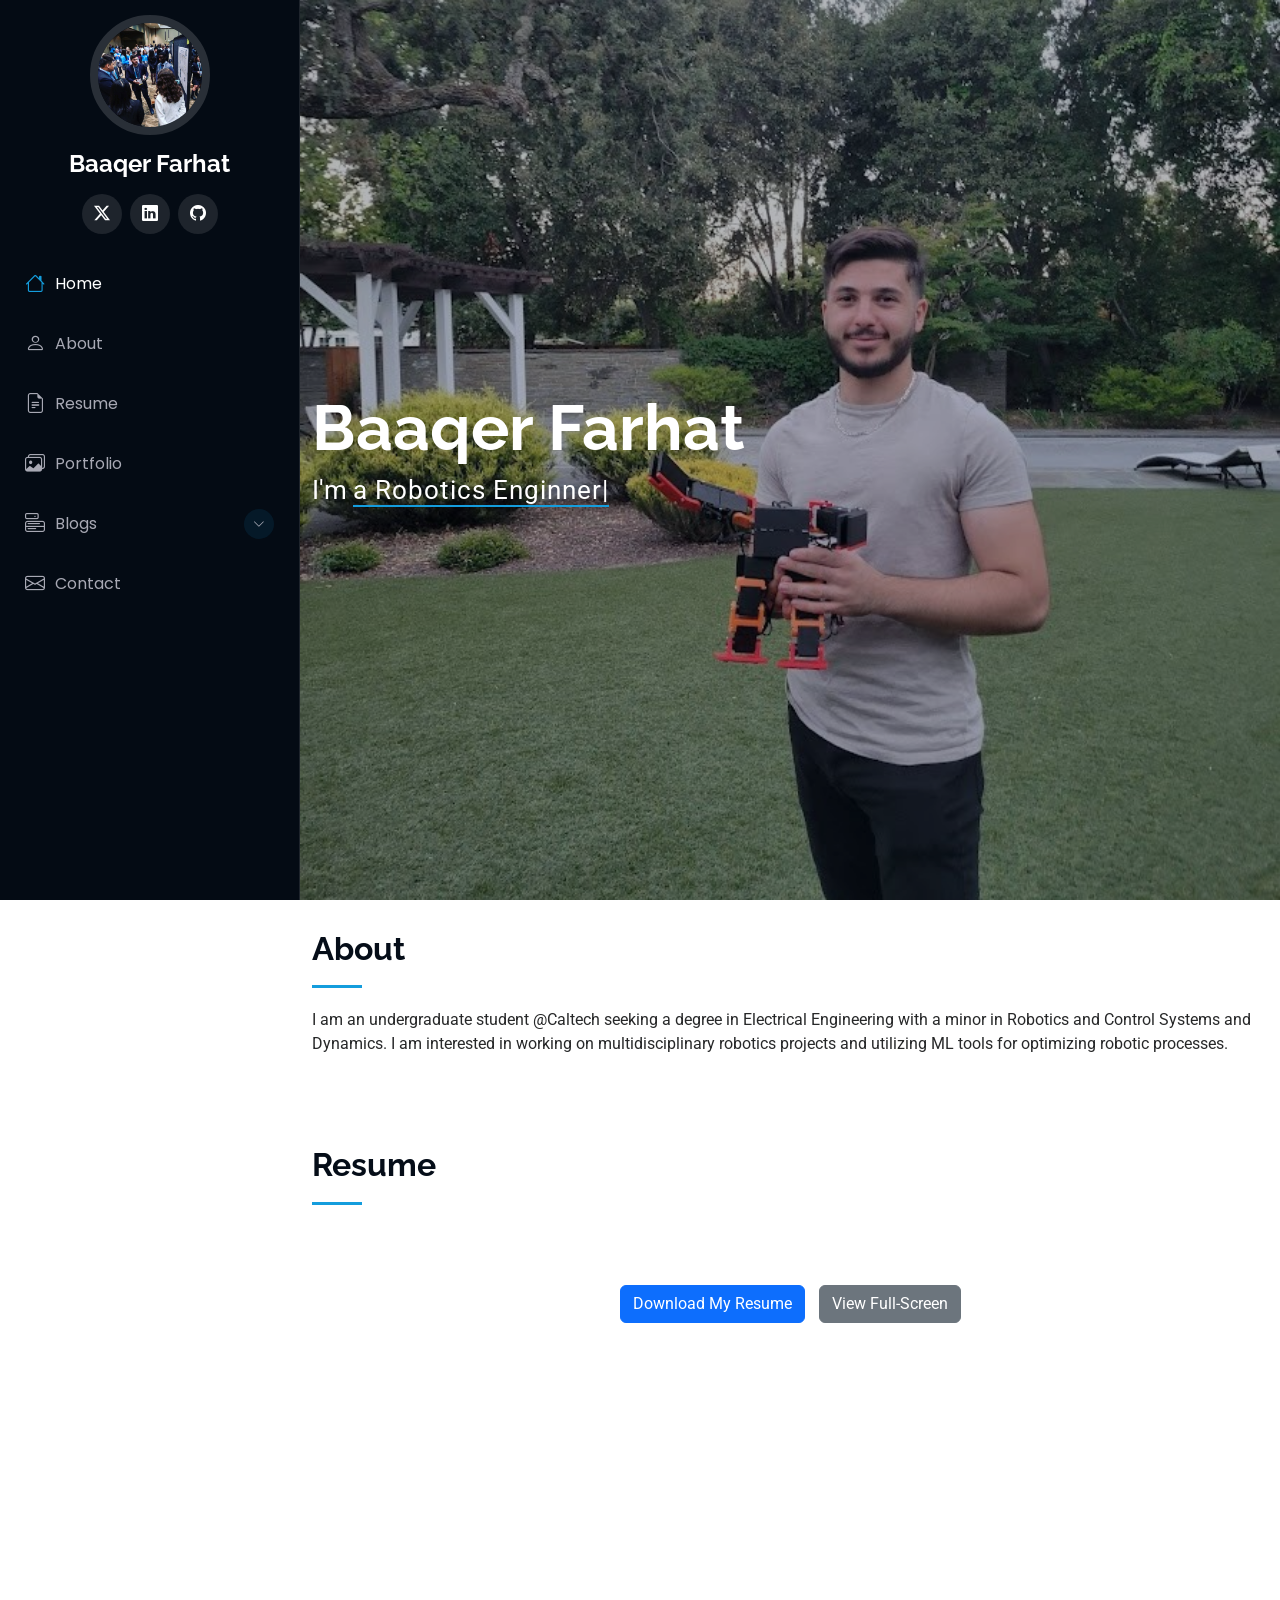
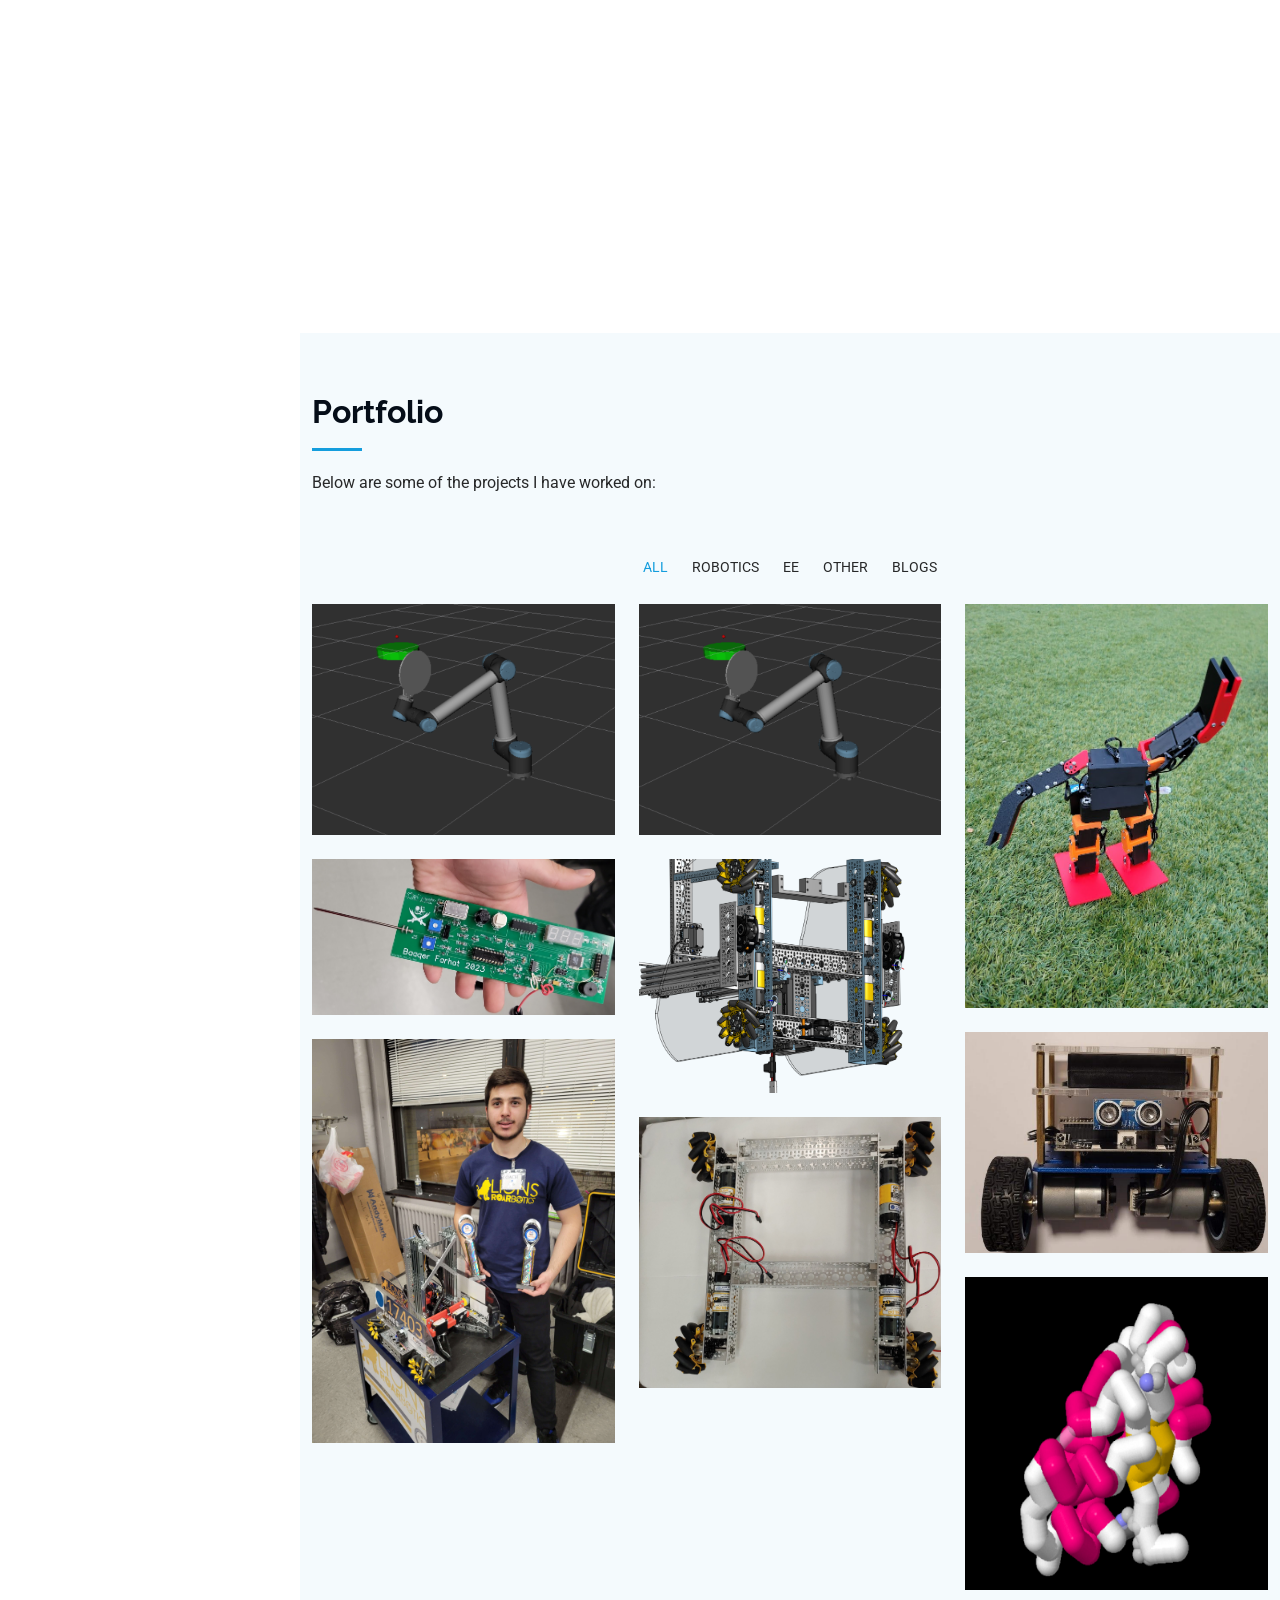
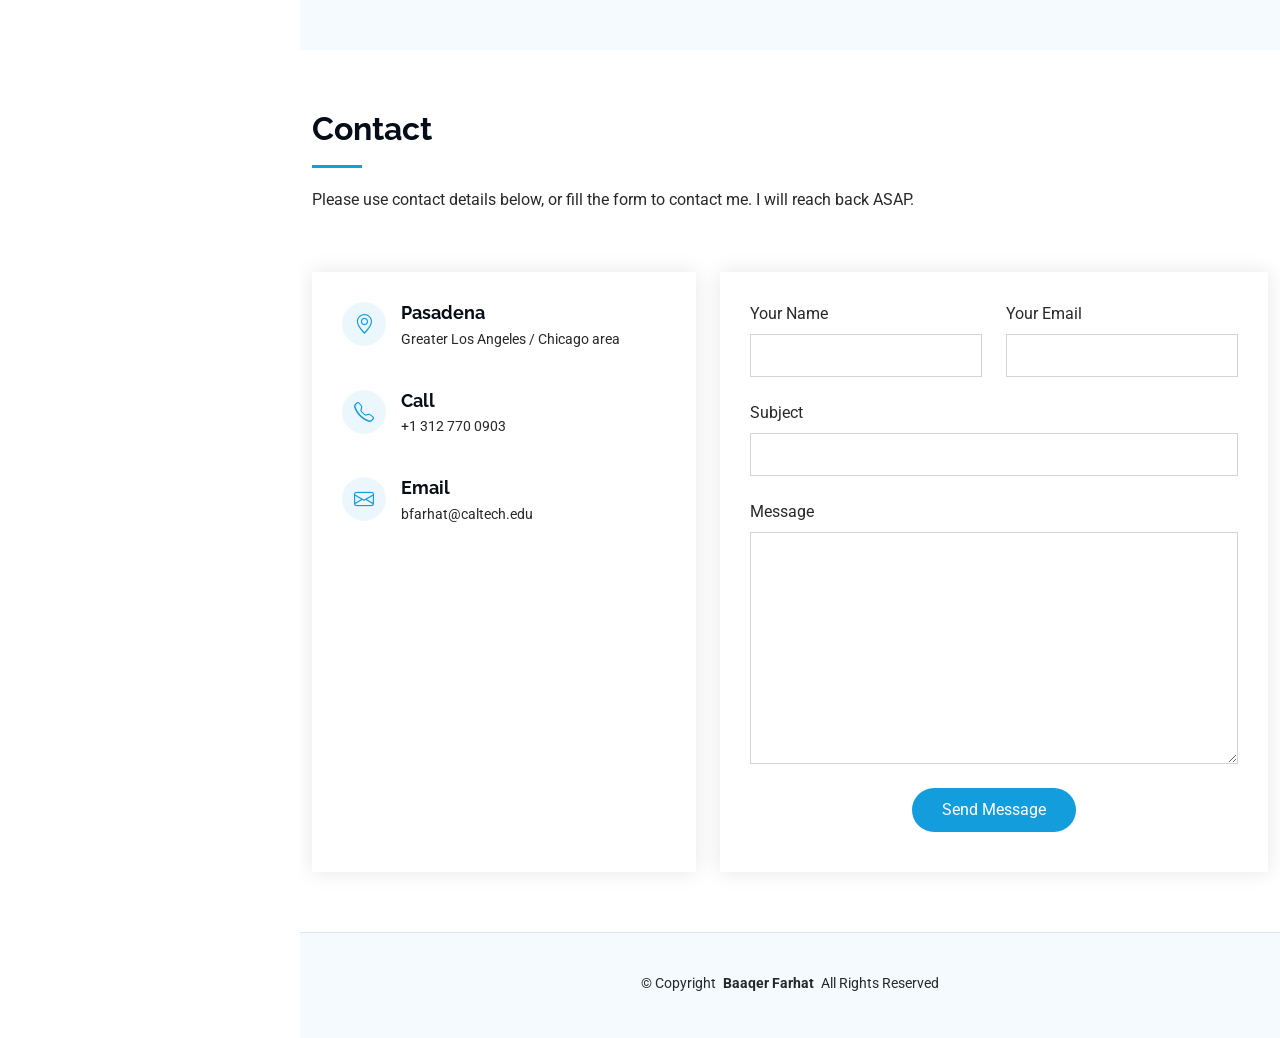
==== commit 4a28ea98: "Added lates project" ====
--- a/index.html
+++ b/index.html
@@ -29,7 +29,7 @@
 
   <!-- =======================================================
   * Template Name: iPortfolio
-  * Template URL: https://bootstrapmade.com/iportfolio-bootstrap-portfolio-websites-template/
+  * Template URL: https://bootetstrapmade.com/iportfolio-bootstrap-portfolio-websites-template/
   * Updated: Jun 29 2024 with Bootstrap v5.3.3
   * Author: BootstrapMade.com
   * License: https://bootstrapmade.com/license/
@@ -124,10 +124,10 @@
 
       <!-- Buttons with margin adjustment -->
       <div class="download-resume " style="text-align: center; margin-bottom: 10px;">
-        <a href="assets/img/Baaqer_Farhat_CV (14).pdf" class="btn btn-primary" style="margin-right: 10px;" download>
+        <a href="assets/img/Baaqer_Farhat_CV (16).pdf" class="btn btn-primary" style="margin-right: 10px;" download>
           Download My Resume
         </a>
-        <a href="assets/img/Baaqer_Farhat_CV (14).pdf" target="_blank" class="btn btn-secondary">
+        <a href="assets/img/Baaqer_Farhat_CV (16).pdf" target="_blank" class="btn btn-secondary">
           View Full-Screen
         </a>
       </div>
@@ -135,11 +135,11 @@
       <!-- PDF Embed -->
       <div class="container pdf-embed-wrapper" style="position: relative; height: 600px; overflow: hidden;">
         <iframe class="resume2" 
-                src="assets/img/Baaqer_Farhat_CV (14).pdf" 
+                src="assets/img/Baaqer_Farhat_CV (16).pdf" 
                 style="position: absolute; top: 0; left: 0; width: 100%; height: 100%; border: none;" 
                 allowfullscreen>
           This browser does not support PDFs. Please download the PDF to view it: 
-          <a href="assets/img/Baaqer_Farhat_CV (14).pdf">Download PDF</a>.
+          <a href="assets/img/Baaqer_Farhat_CV (16).pdf">Download PDF</a>.
         </iframe>
       </div>
     </section>
@@ -166,6 +166,22 @@
             <li data-filter=".filter-branding">Other</li>
             <li data-filter=".filter-books">Blogs</li>
           </ul><!-- End Portfolio Filters -->
+
+          <div class="row gy-4 isotope-container" data-aos="fade-up" data-aos-delay="200">
+
+            <div class="col-lg-4 col-md-6 portfolio-item isotope-item filter-app">
+              <div class="portfolio-content h-100">
+                <img src="assets/img/portfolio/Screenshot 2024-12-17 001610.png" class="img-fluid" alt="">
+                <div class="portfolio-info" style="text-align: center;">
+                  <p>ROS2 Autonomous Robot Explorer and Navigator</p>
+                  <a href="fly_swatter.html" title="More Details" class="details-link">
+                    <i class="bi bi-link-45deg"></i>
+                  </a>
+                </div>
+              </div>
+            </div><!-- End Portfolio Item -->
+
+
 
             <div class="row gy-4 isotope-container" data-aos="fade-up" data-aos-delay="200">
 
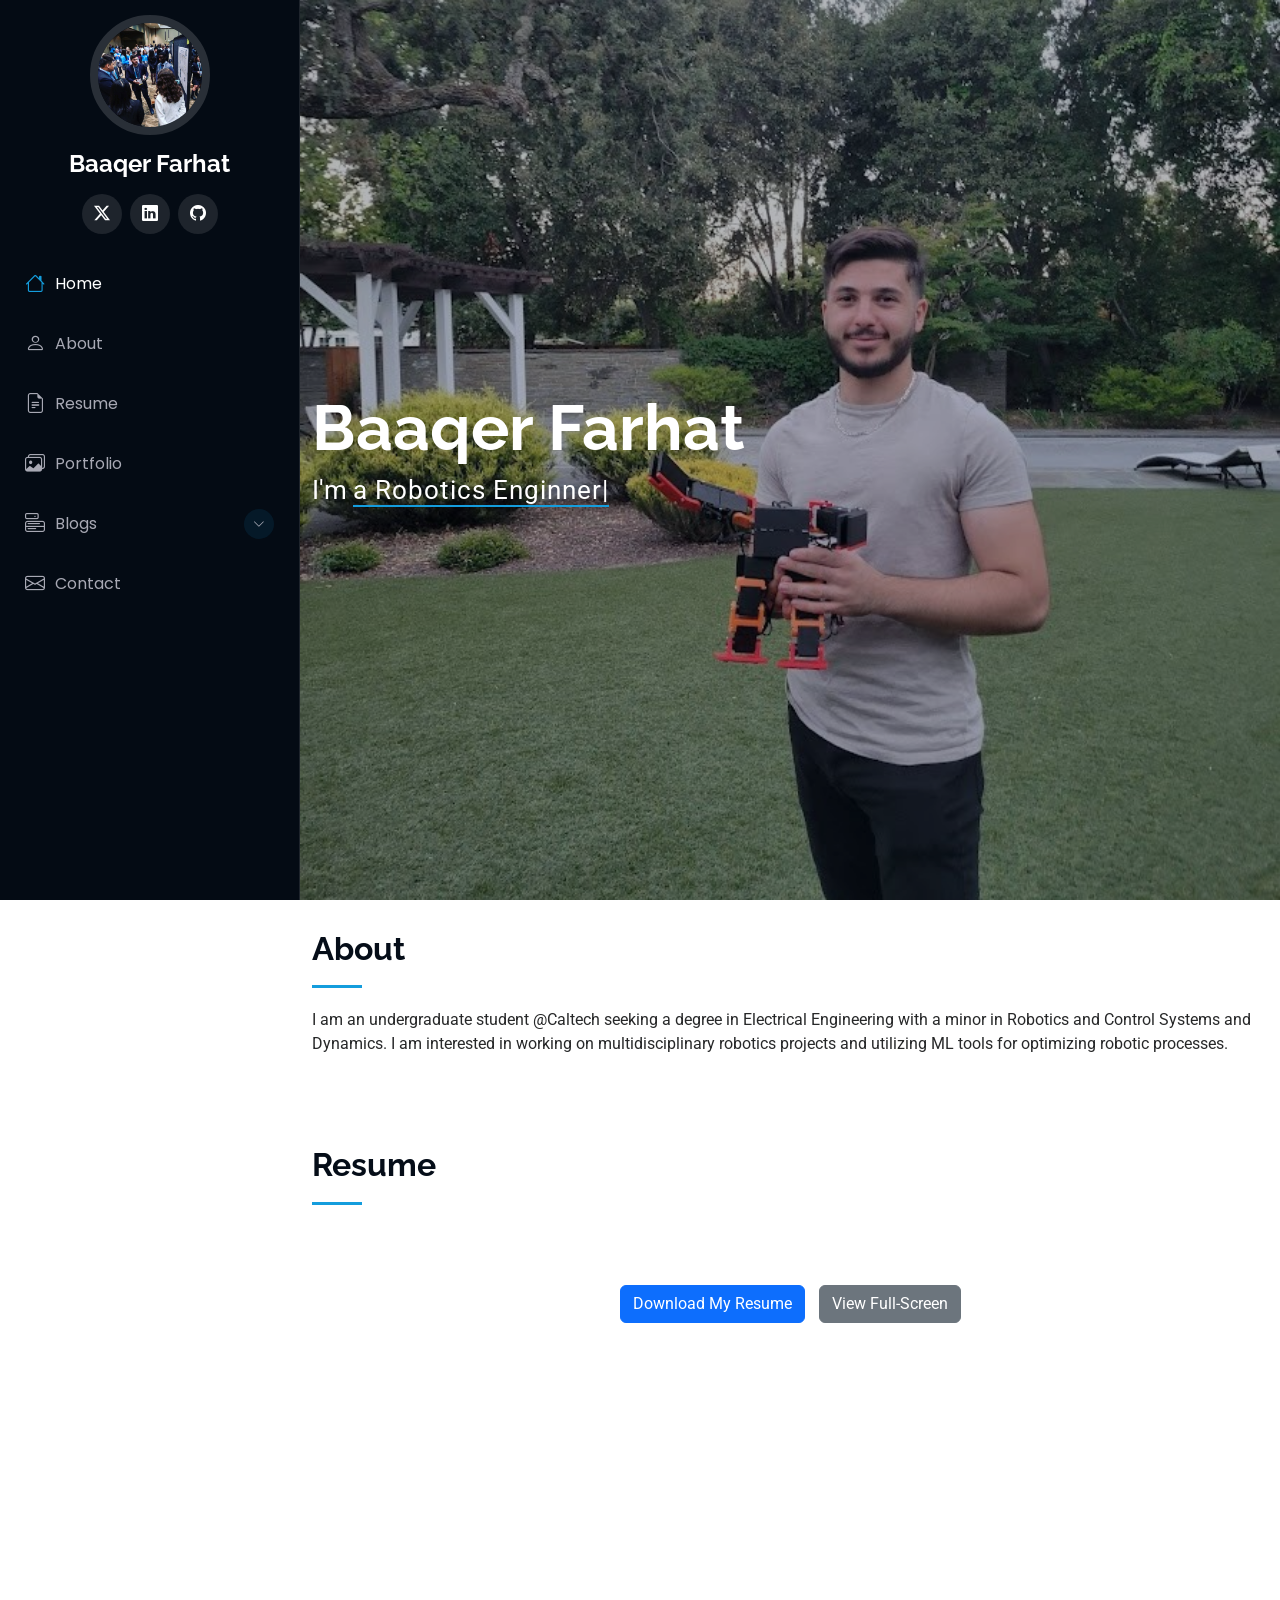
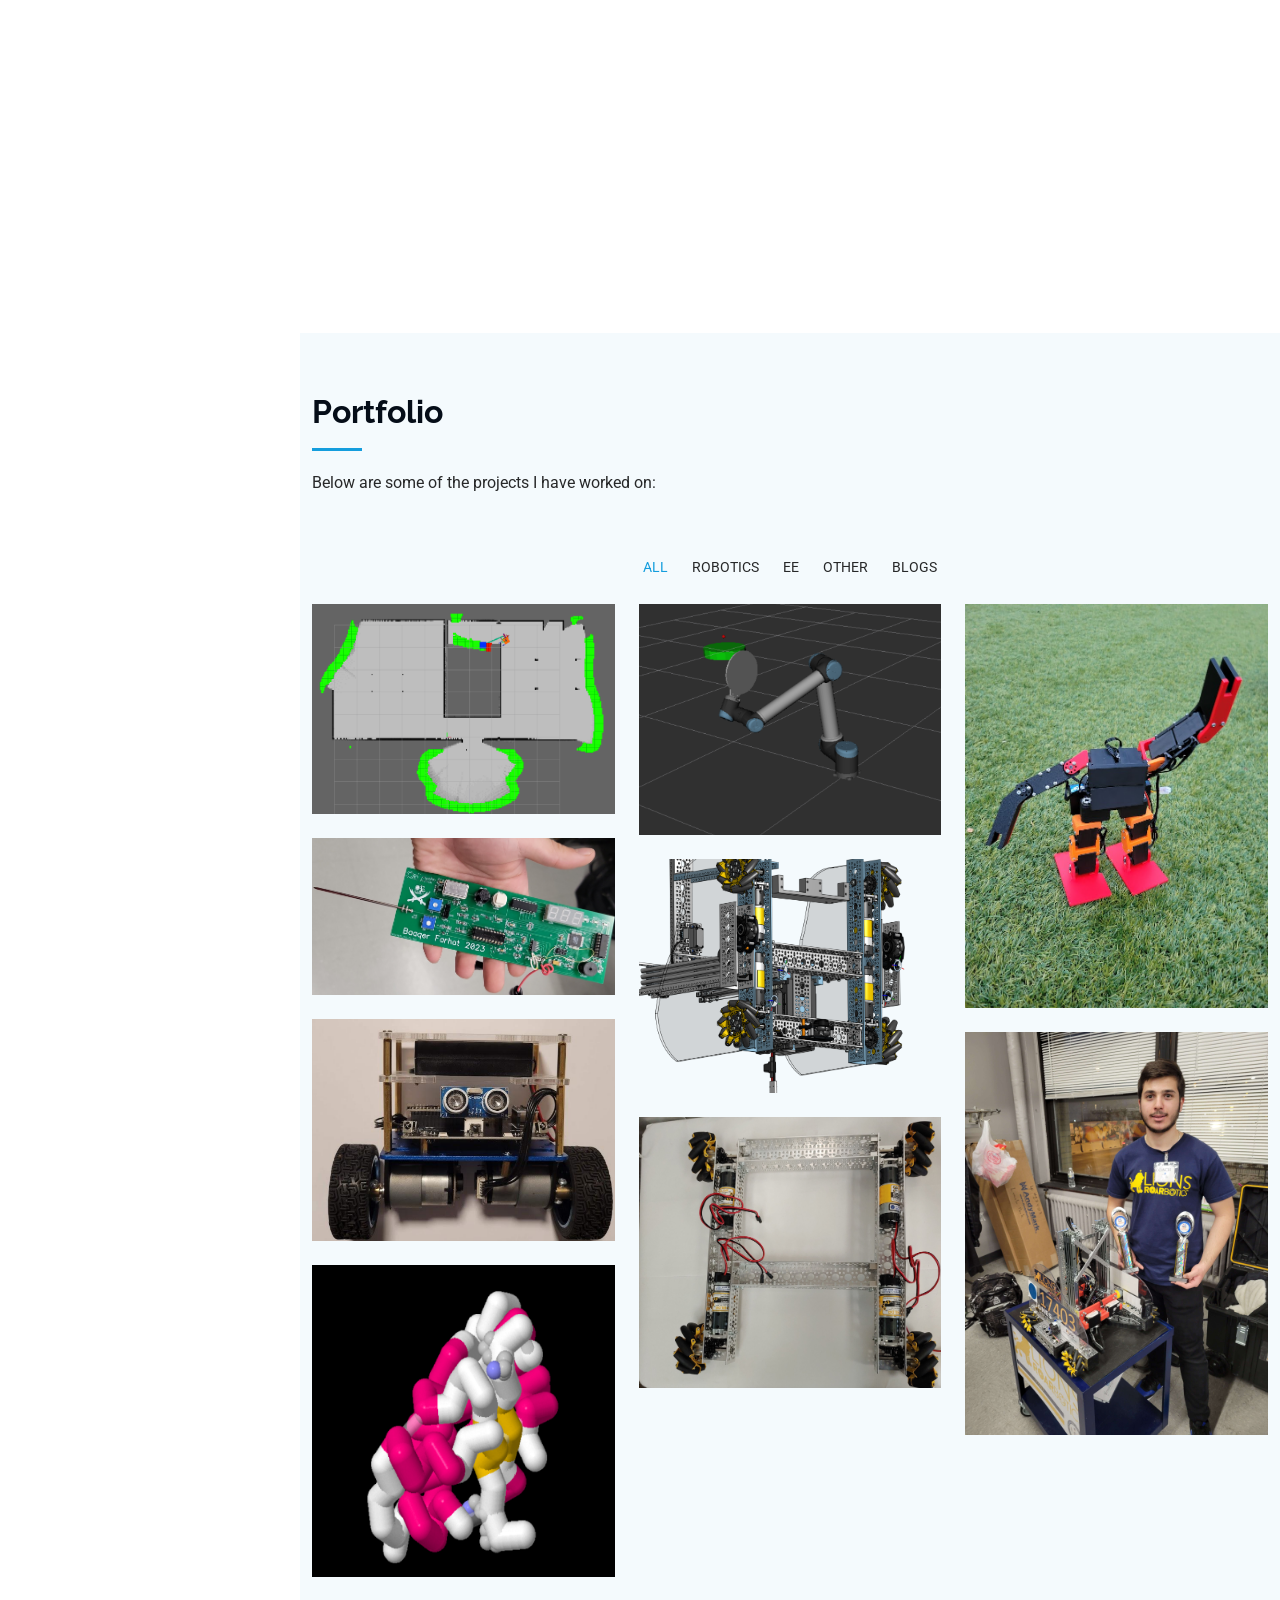
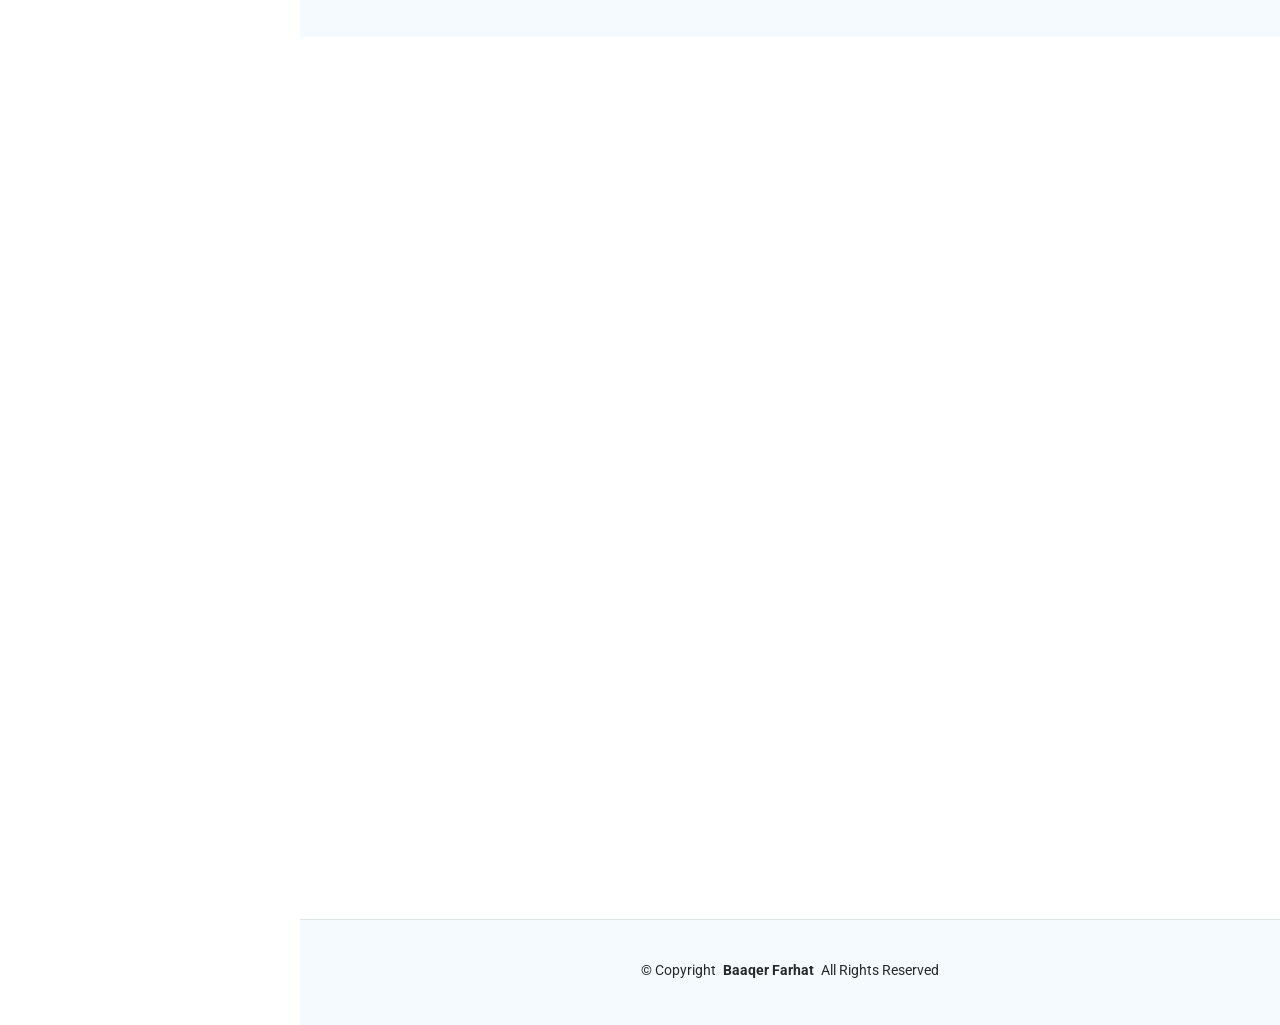
==== commit 432c3e71: "Corrected index.html for latest project" ====
--- a/index.html
+++ b/index.html
@@ -171,10 +171,10 @@
 
             <div class="col-lg-4 col-md-6 portfolio-item isotope-item filter-app">
               <div class="portfolio-content h-100">
-                <img src="assets/img/portfolio/Screenshot 2024-12-17 001610.png" class="img-fluid" alt="">
+                <img src="assets/img/thumbbbbbbbbbbbbbbbbbbbbbbNAVIGGG.png" class="img-fluid" alt="">
                 <div class="portfolio-info" style="text-align: center;">
                   <p>ROS2 Autonomous Robot Explorer and Navigator</p>
-                  <a href="fly_swatter.html" title="More Details" class="details-link">
+                  <a href="navigator.html" title="More Details" class="details-link">
                     <i class="bi bi-link-45deg"></i>
                   </a>
                 </div>
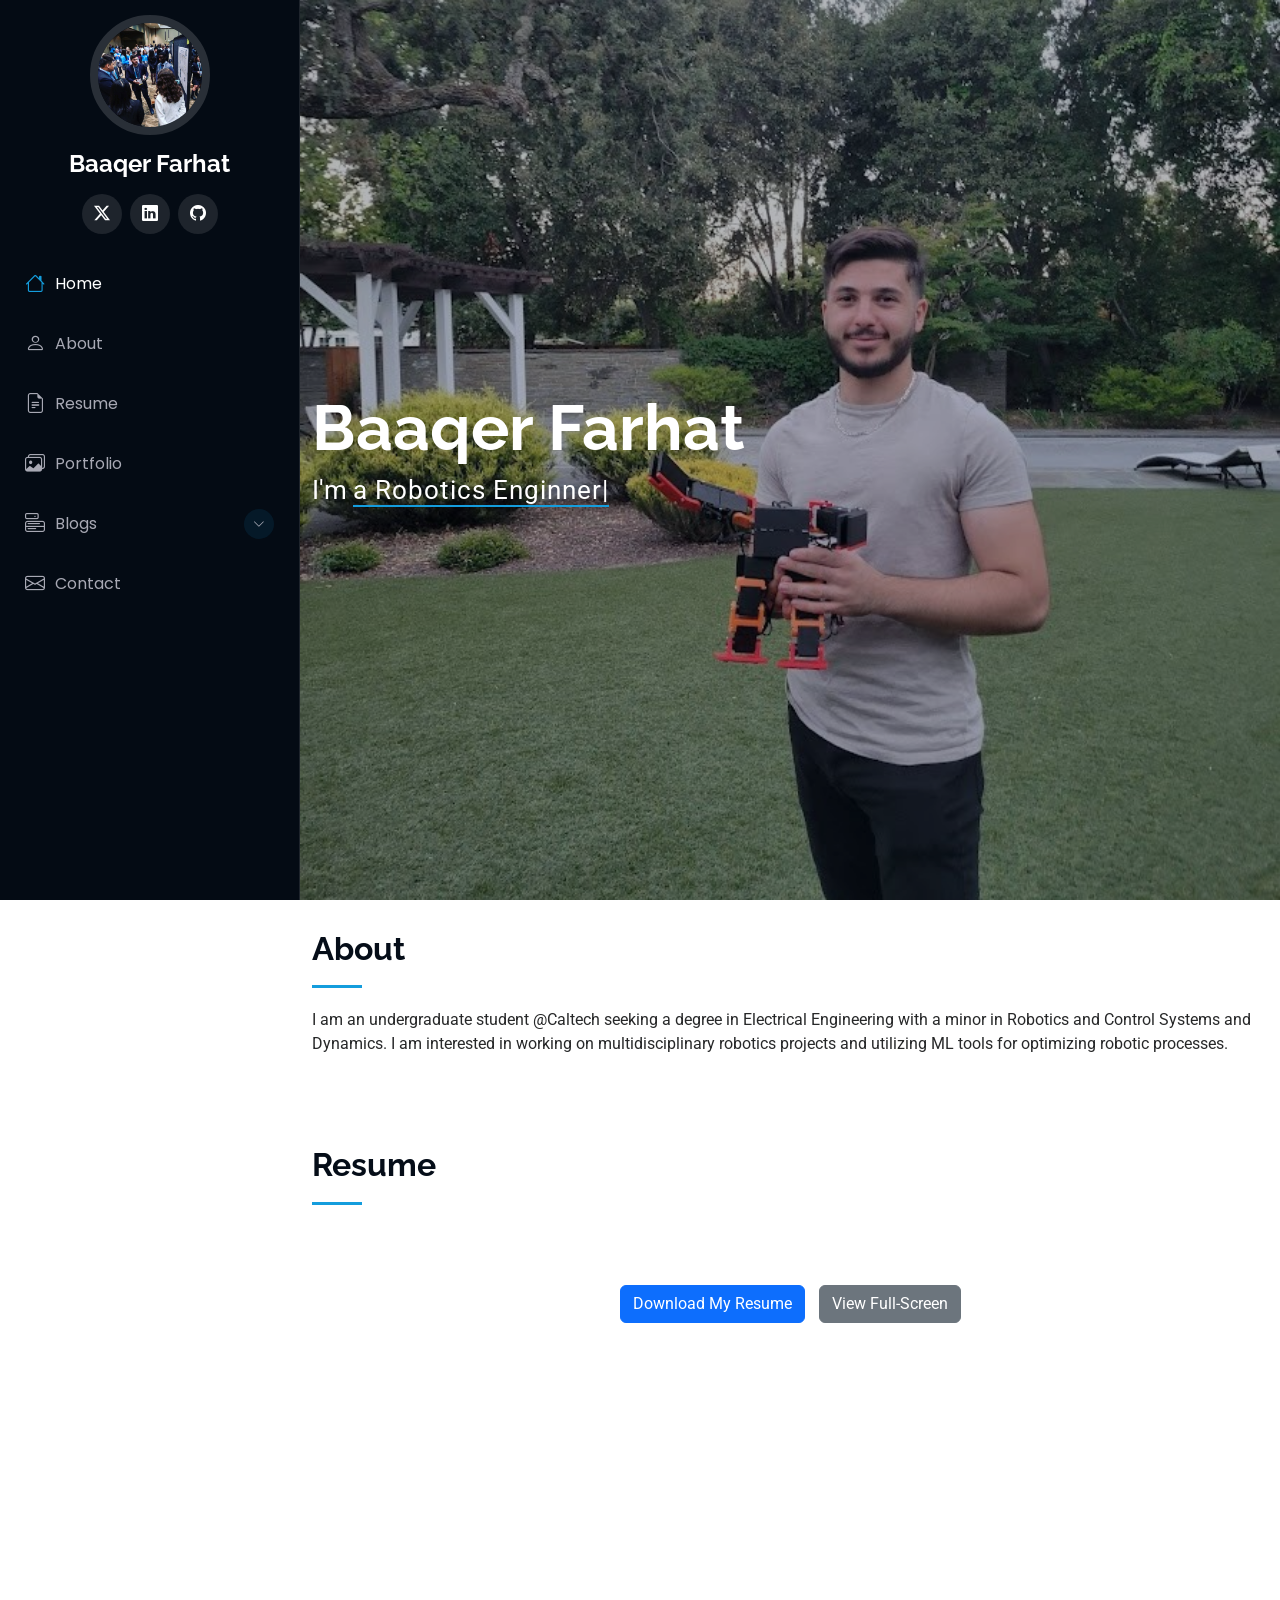
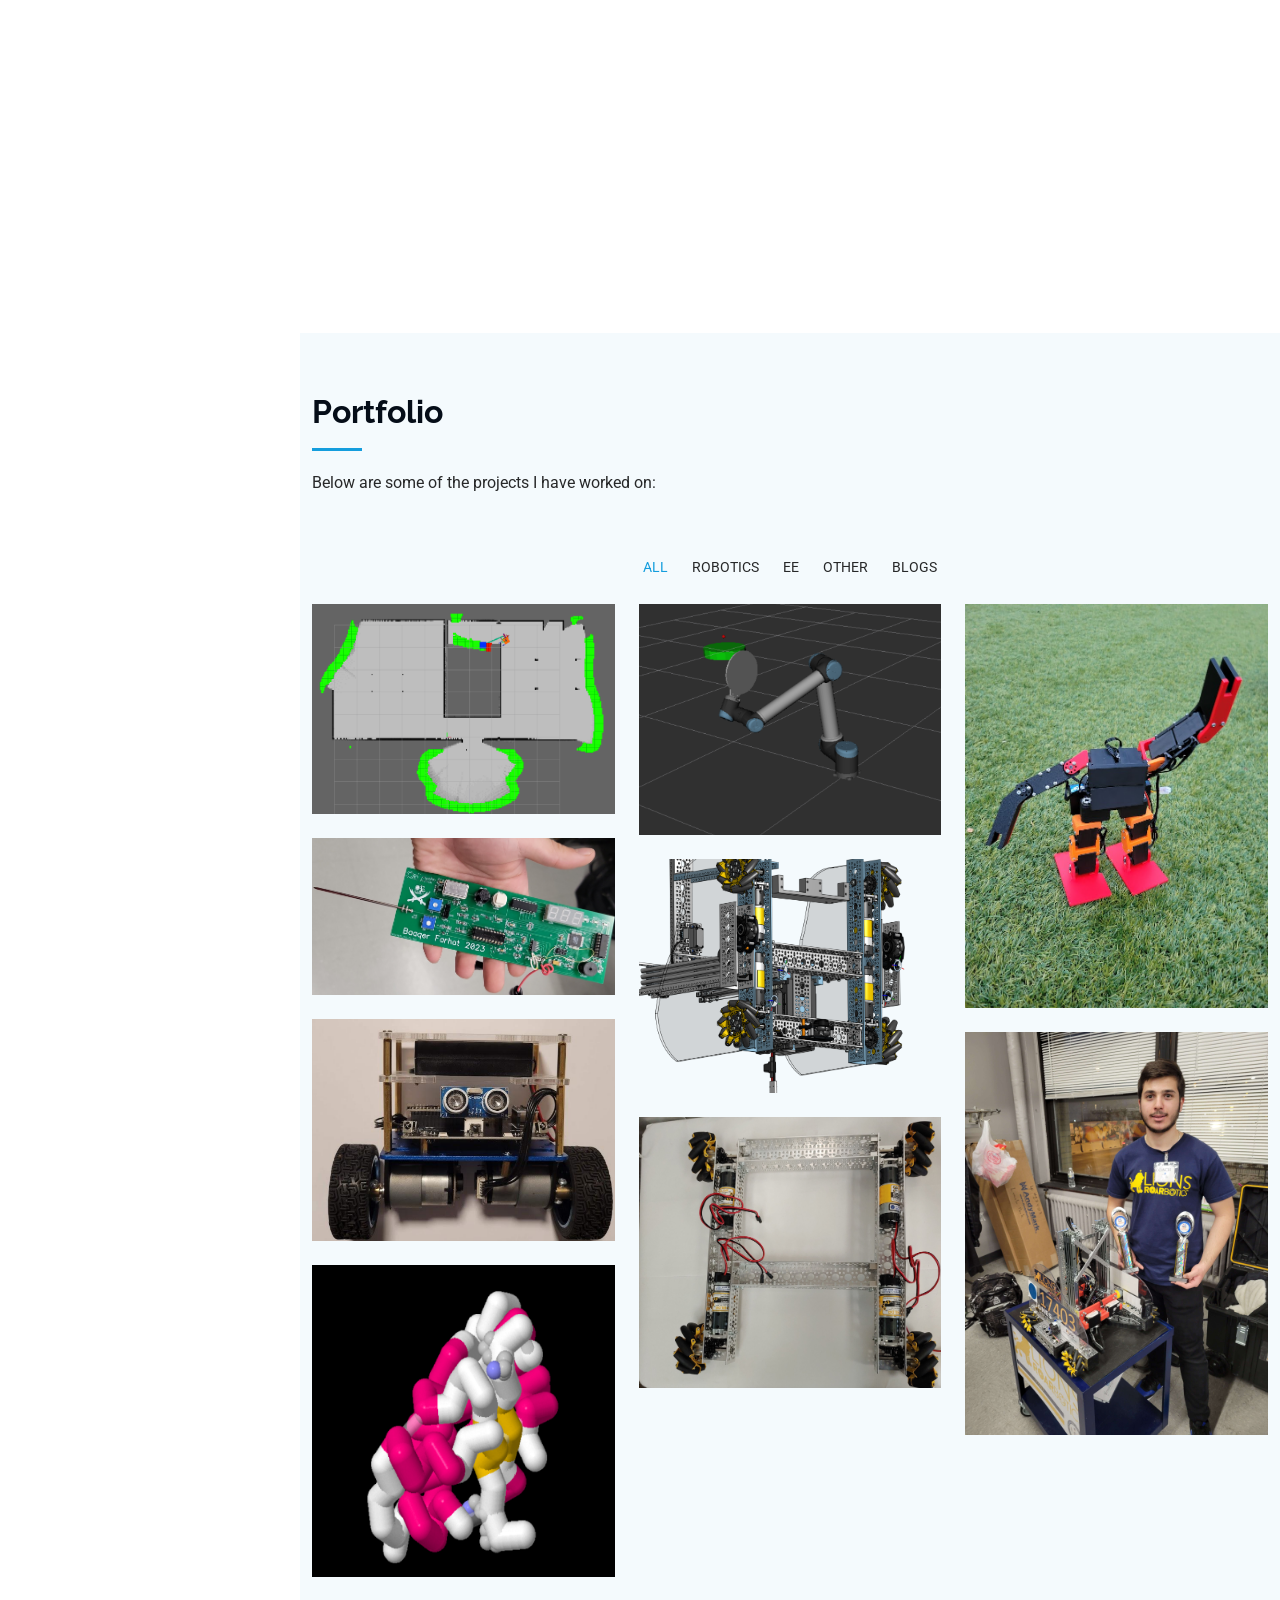
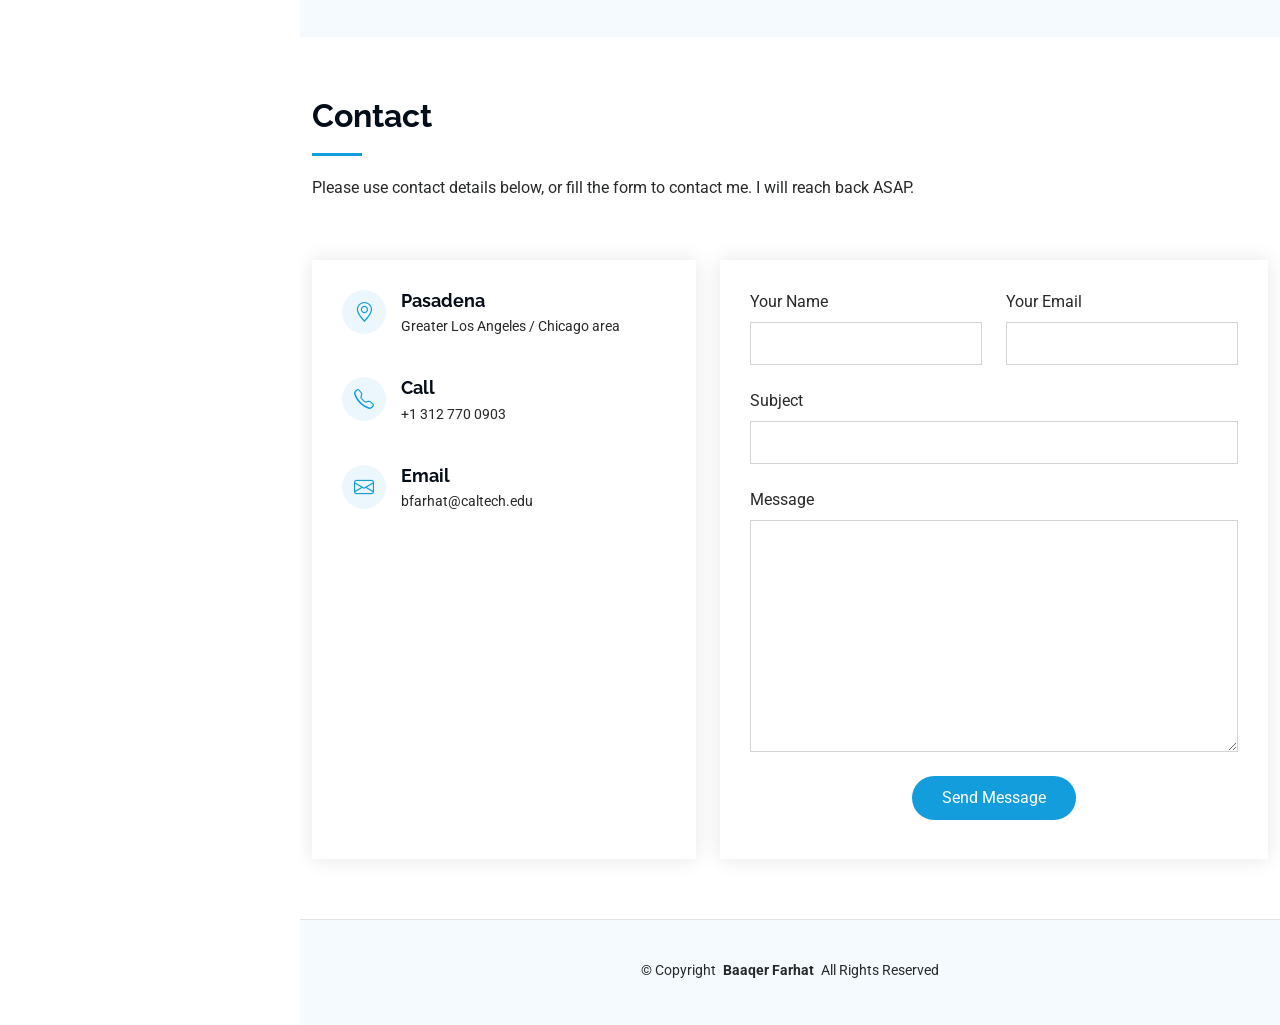
==== commit fdbddbf4: "Update resume download link in index.html" ====
--- a/index.html
+++ b/index.html
@@ -124,7 +124,7 @@
 
       <!-- Buttons with margin adjustment -->
       <div class="download-resume " style="text-align: center; margin-bottom: 10px;">
-        <a href="assets/img/Baaqer_Farhat_CV (16).pdf" class="btn btn-primary" style="margin-right: 10px;" download>
+        <a href="cv_personal.pdf" class="btn btn-primary" style="margin-right: 10px;" download>
           Download My Resume
         </a>
         <a href="assets/img/Baaqer_Farhat_CV (16).pdf" target="_blank" class="btn btn-secondary">
@@ -424,4 +424,4 @@
 
 </body>
 
-</html>+</html>
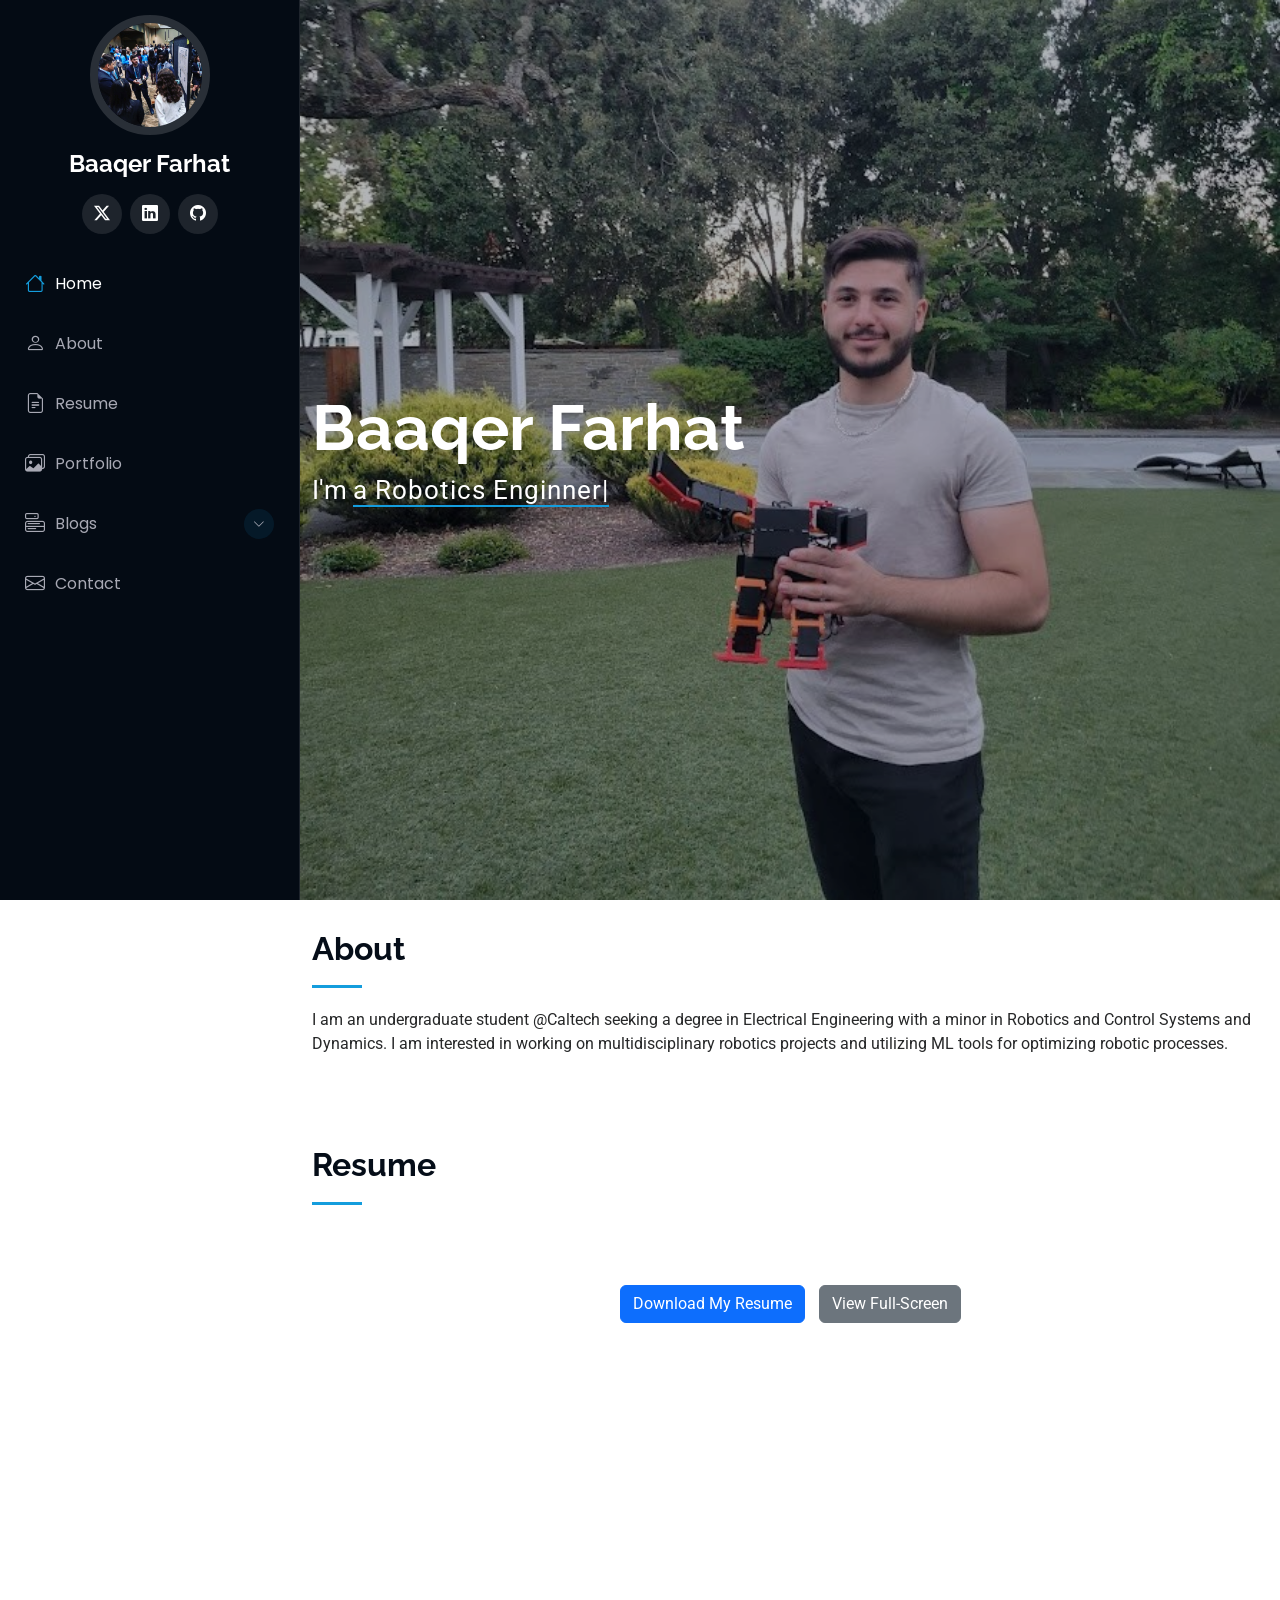
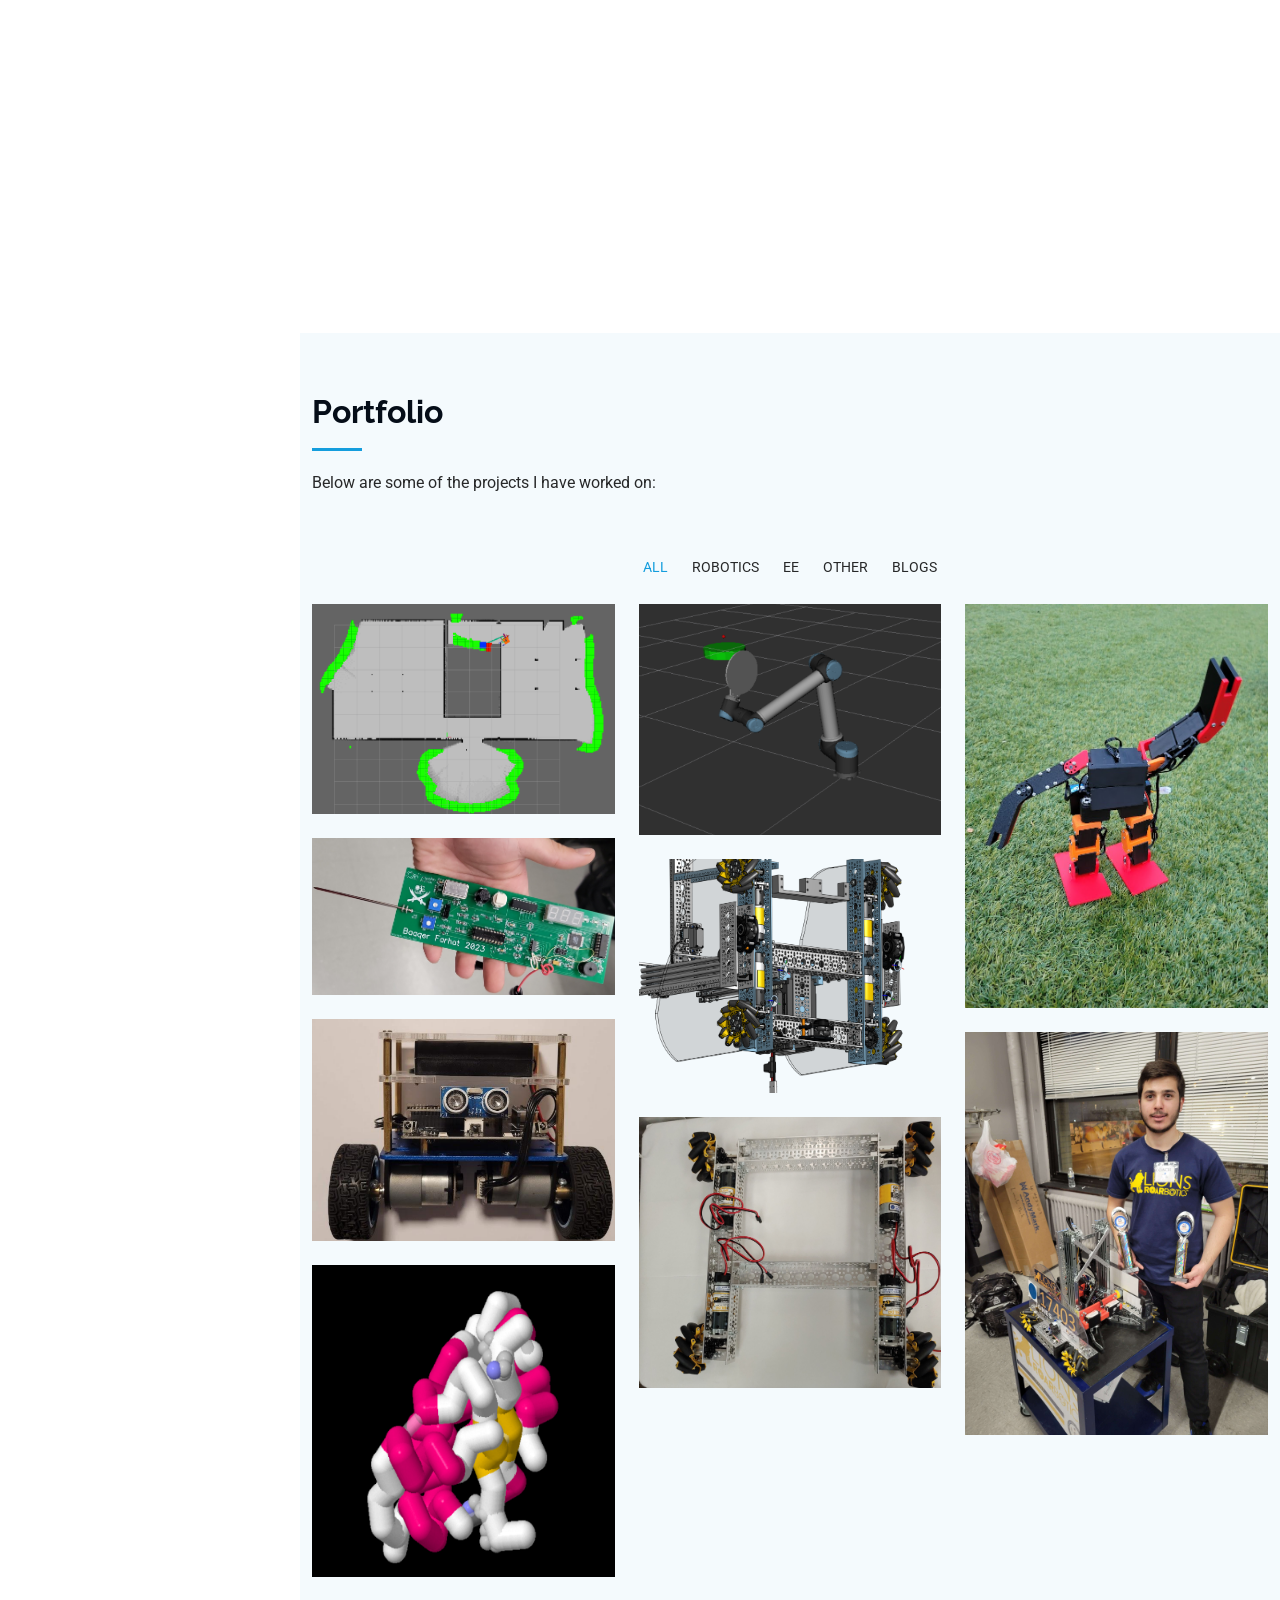
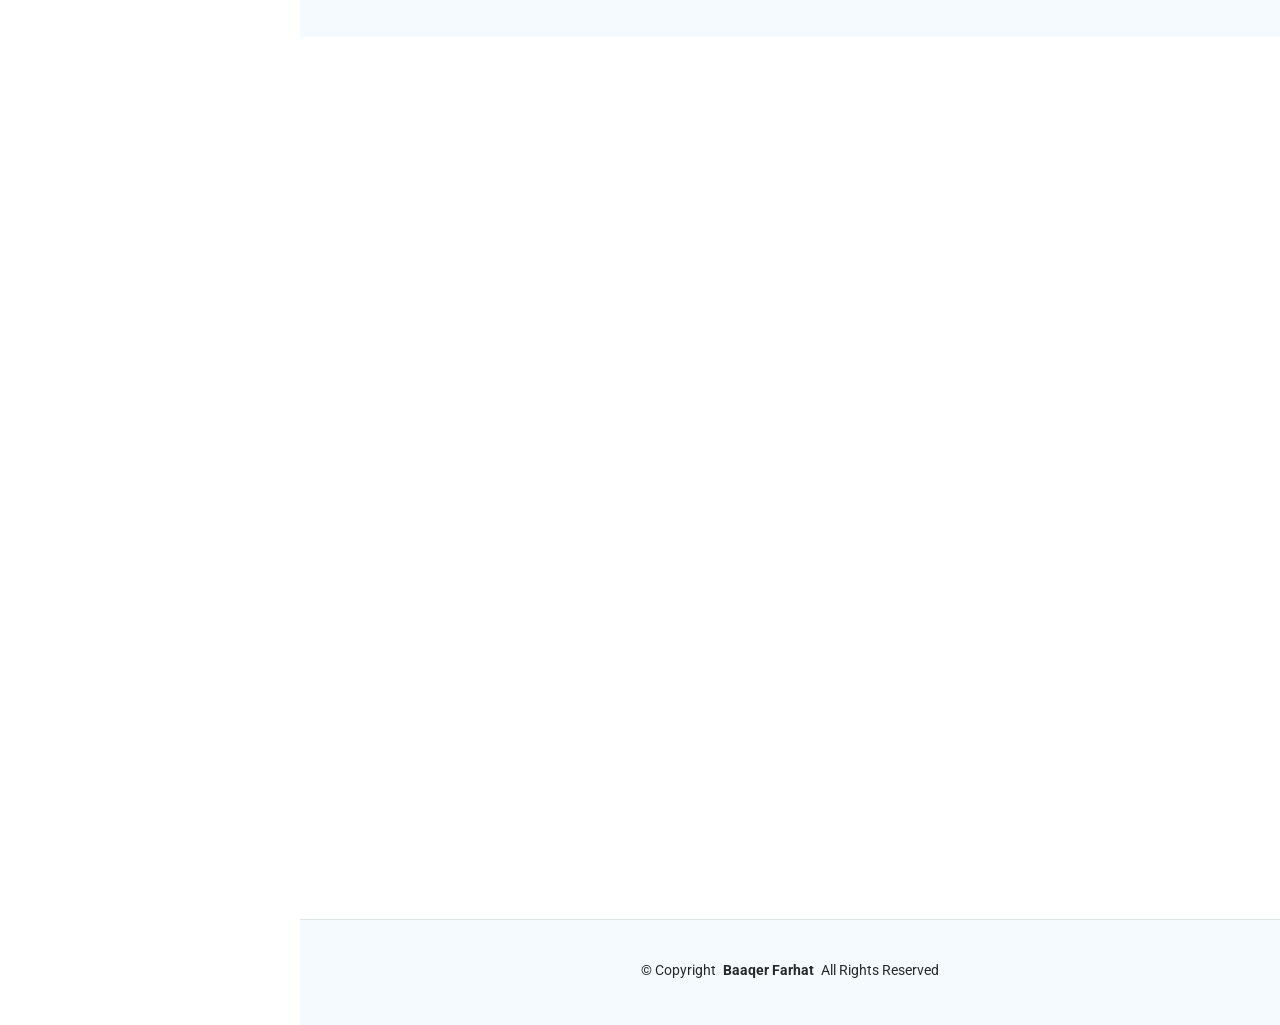
==== commit fcb6c2da: "Update PDF links to use cv_personal.pdf" ====
--- a/index.html
+++ b/index.html
@@ -127,7 +127,7 @@
         <a href="cv_personal.pdf" class="btn btn-primary" style="margin-right: 10px;" download>
           Download My Resume
         </a>
-        <a href="assets/img/Baaqer_Farhat_CV (16).pdf" target="_blank" class="btn btn-secondary">
+        <a href="cv_personal.pdf" target="_blank" class="btn btn-secondary">
           View Full-Screen
         </a>
       </div>
@@ -135,7 +135,7 @@
       <!-- PDF Embed -->
       <div class="container pdf-embed-wrapper" style="position: relative; height: 600px; overflow: hidden;">
         <iframe class="resume2" 
-                src="assets/img/Baaqer_Farhat_CV (16).pdf" 
+                src="cv_personal.pdf" 
                 style="position: absolute; top: 0; left: 0; width: 100%; height: 100%; border: none;" 
                 allowfullscreen>
           This browser does not support PDFs. Please download the PDF to view it: 
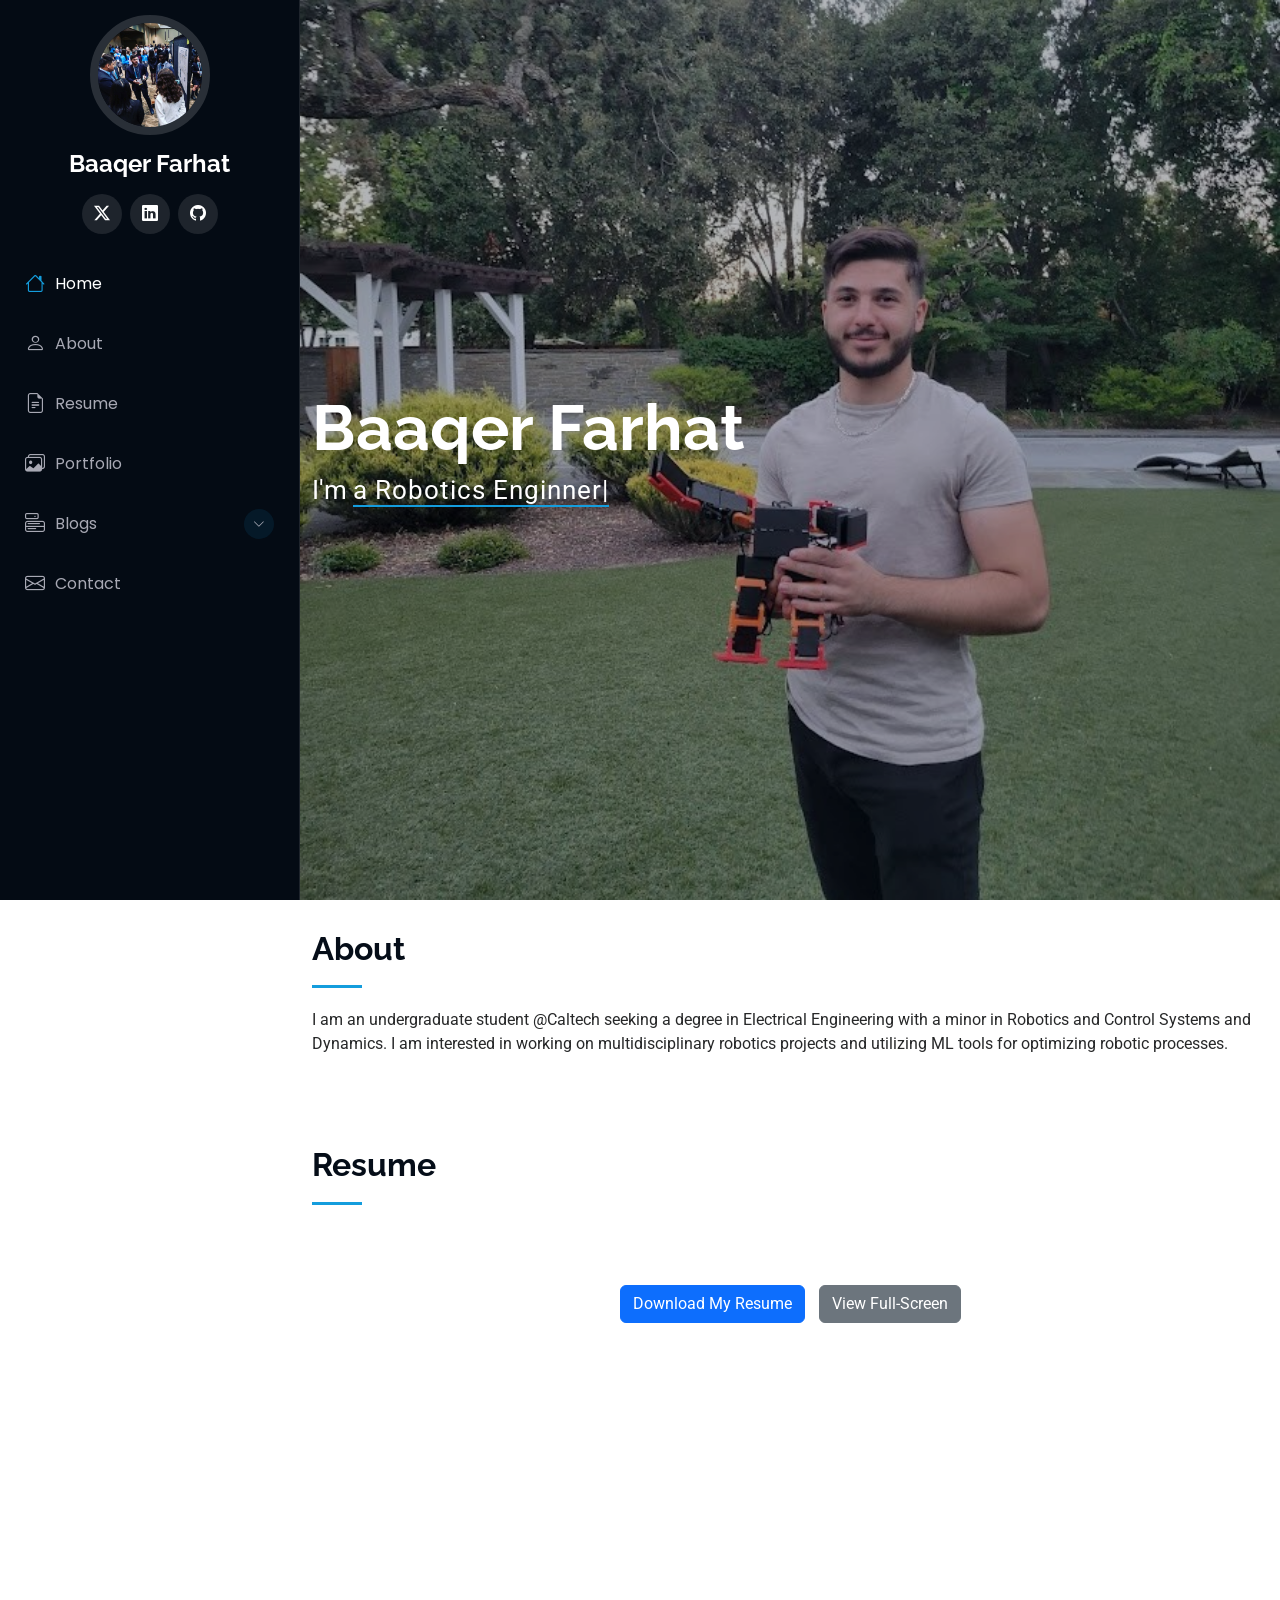
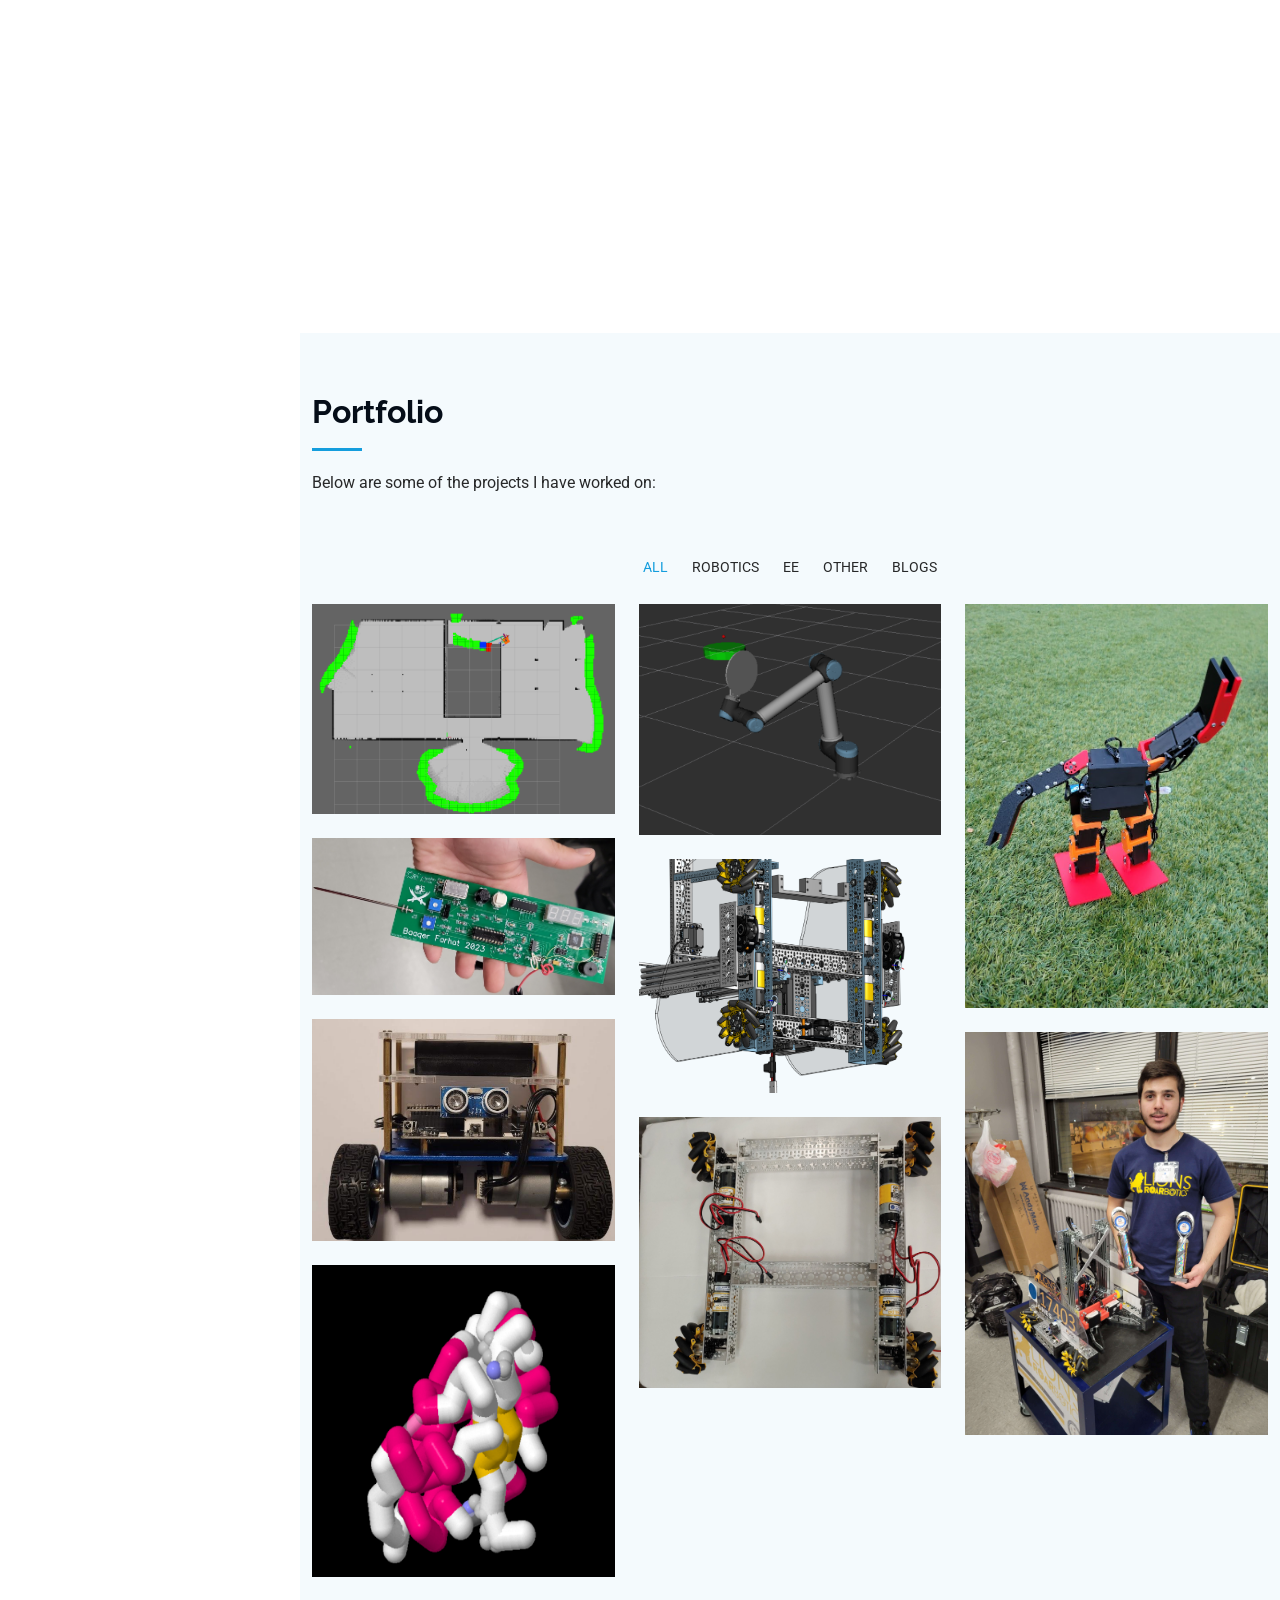
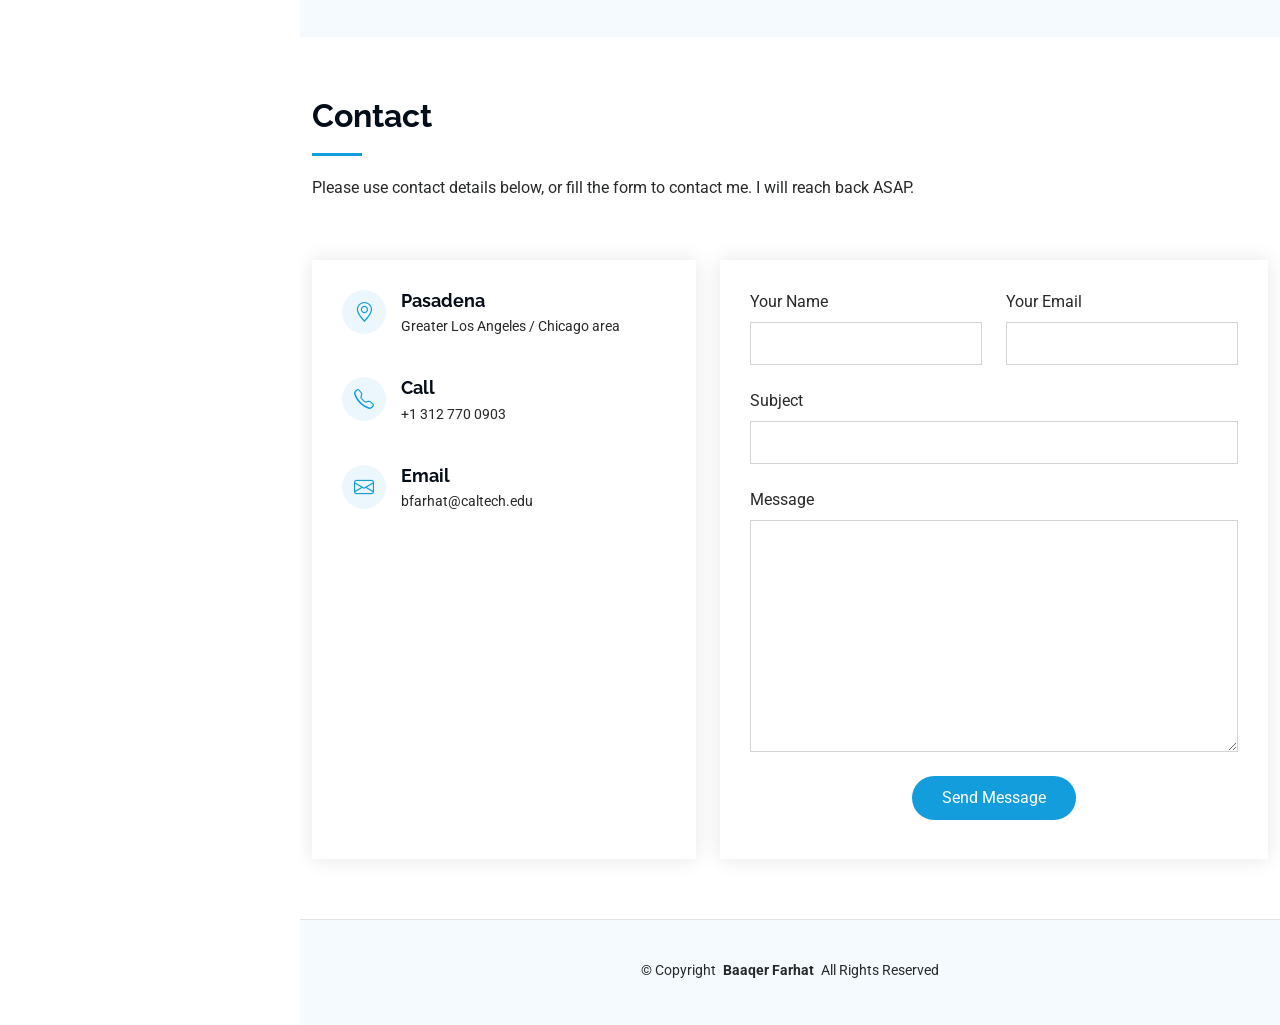
==== commit 88ad8be9: "Update resume PDF links and file names" ====
--- a/index.html
+++ b/index.html
@@ -124,10 +124,10 @@
 
       <!-- Buttons with margin adjustment -->
       <div class="download-resume " style="text-align: center; margin-bottom: 10px;">
-        <a href="cv_personal.pdf" class="btn btn-primary" style="margin-right: 10px;" download>
+        <a href="cv_personal (3).pdf" class="btn btn-primary" style="margin-right: 10px;" download>
           Download My Resume
         </a>
-        <a href="cv_personal.pdf" target="_blank" class="btn btn-secondary">
+        <a href="cv_personal (3).pdf" target="_blank" class="btn btn-secondary">
           View Full-Screen
         </a>
       </div>
@@ -135,7 +135,7 @@
       <!-- PDF Embed -->
       <div class="container pdf-embed-wrapper" style="position: relative; height: 600px; overflow: hidden;">
         <iframe class="resume2" 
-                src="cv_personal.pdf" 
+                src="cv_personal (3).pdf" 
                 style="position: absolute; top: 0; left: 0; width: 100%; height: 100%; border: none;" 
                 allowfullscreen>
           This browser does not support PDFs. Please download the PDF to view it: 
